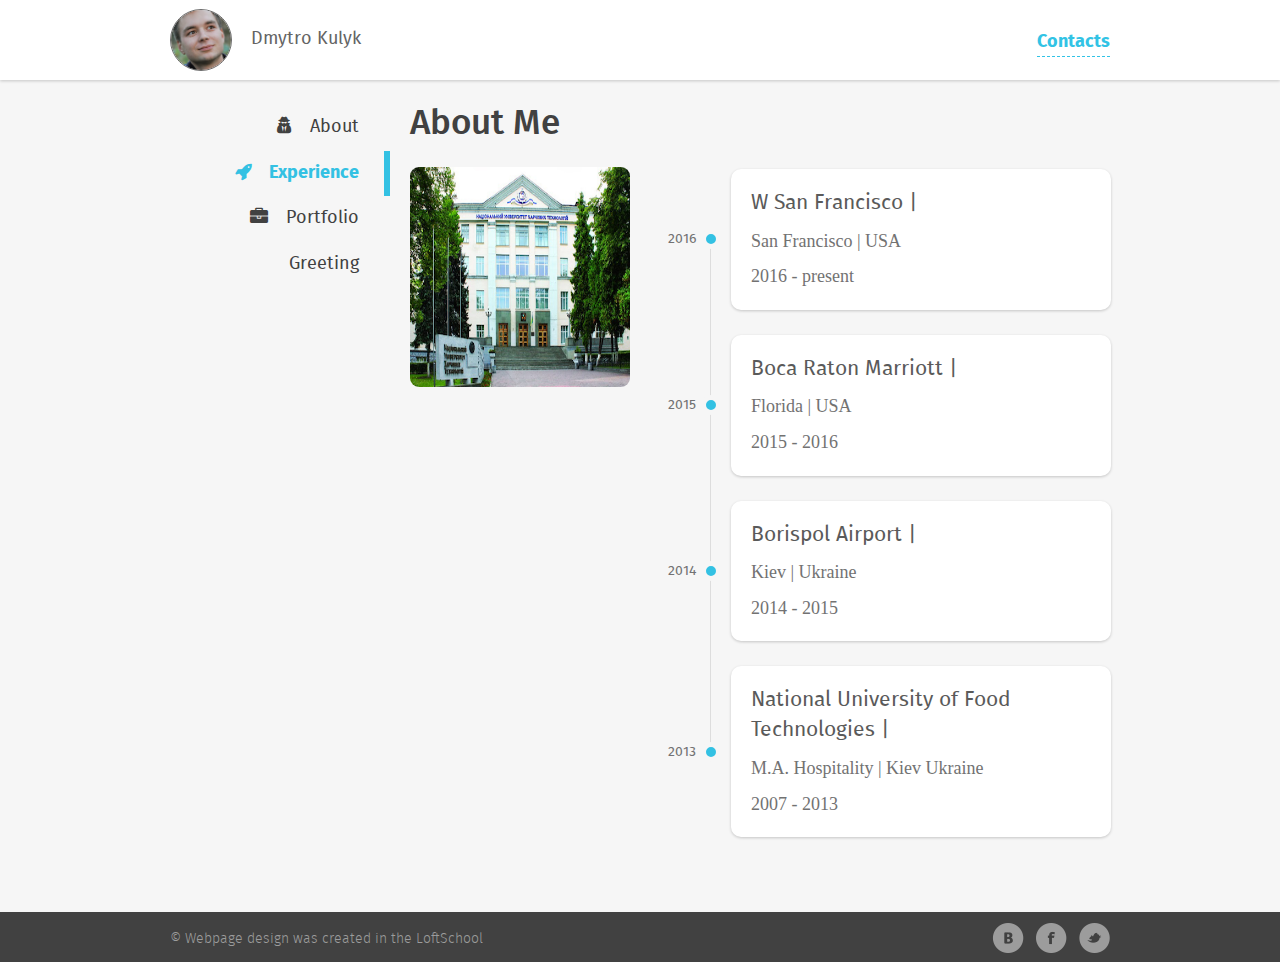
==== experience.html @ aa2588bf "PixelPerfect" ====
<!DOCTYPE html>
<html lang="en">
<head>
	<meta charset="UTF-8">
  <meta name="viewport" content="width=device-width, initial-scale=1.0">
	<title>Experience</title>

<link rel="stylesheet" href="css/content/normalize.css"> 
<link rel="stylesheet" href="css/layout/font-awesome.css">
<link rel="stylesheet" href="css/layout/fonts.css">
<link rel="stylesheet" type="text/css" href="css/layout/adjustment.css">

<link rel="stylesheet" href="css/content/header.css">
<link rel="stylesheet" href="css/content/footer.css">
<link rel="stylesheet" href="css/content/nav.css">
<link rel="stylesheet" href="css/content/experience.css">
<link rel="stylesheet" href="css/content/content.css">

</head>
<body>

<div class="wrapper">
  <div class="maincontainer">
    <header class="header clearfix">    
      <div class="container">
         <div class="header_left">
            <div class="user">
              <div class="user__avatar">
                <img class="user__avatar-pic" src="img/content/avatar1.jpg" alt="avatar" height="60" width="60">
              </div> 

              <div class="user_name">
               Dmytro Kulyk
              </div>
            </div> 
          </div>

          <div class="header_right">
            <div class="contacts_div">
              <a class="contacts" class="contacts" href="#">Contacts</a></div>
            </div>
      </div>  
    </header>

<!-- =====Main content====== -->

  <section class="content">
    <div class="container clearfix">

        <aside class="sidebar">
      <!-- =======Navigation Bar/ left side ======-->
         <nav class="menu">
            <ul class="menu_items">
  
              <li class="menu_item">
                <a href="index.html" class="menu_link">
                  <i class="fa fa-user-secret menu_icon" aria-hidden="true"></i>
                  <span class="menu-title">About</span>
                </a>
              </li>

              <li class="menu_item menu__item_active">
                <a href="experience.html" class="menu_link">
                  
                    <i class="fa fa-rocket menu_icon" aria-hidden="true"></i>
                  
                  <span class="menu-title">Experience</span>
                </a>
              </li>
              <li class="menu_item">
                <a href="portfolio.html" class="menu_link">     
                  <i class="fa fa-briefcase menu_icon" aria-hidden="true"></i>
                  <span class="menu-title">Portfolio</span>
                </a>
              </li>
              <li class="menu_item">
                <a href="greeting.html" class="menu_link">
                  <span class="menu_icon"></span>
                  <span class="menu-title">Greeting</span>
                </a>
              </li>
            </ul>
          </nav>  
        </aside>
         <!-- ====== MAIN Right Side ======  -->   
      <main class="page-content">

       <h1 class="content-title">About Me</h1>
        <div class="about_me clearfix">
        
<!--  University photo / left side -->
        		<div class="about_me-left">
              
              

              <div class="about-me_university-photo">
       			   <img src="img/content/university.png" alt="university" class="university_photo" height="220px" width="220px">
 				      </div>
            </div>  

 <!-- Work Experience/ Experiense / Text / right side -->
          <div class="about_me-right">
               
              
                <div class="career">
                  <ul class="career_list">
                  <li class="career_item">
                    <div class="career_block">
                      <div class="career_title">
                        W San Francisco |
                      </div>
                      <div class="career_occupation">
                        San  Francisco | USA
                      </div>
                      <div class="career_time">
                        2016 - present
                      </div>
                      <div class="career_year">
                        2016
                      </div>
                    </div>
                  </li>
                  <li class="career_item">
                  <div class="career_block">
                      <div class="career_title">
                        Boca Raton Marriott |
                      </div>
                      <div class="career_occupation">
                        Florida | USA
                      </div>
                      <div class="career_time">
                        2015 - 2016
                      </div>
                       <div class="career_year">
                        2015
                      </div>
                    </div>  
                  </li>
                  <li class="career_item">
                    <div class="career_block">
                      <div class="career_title">
                        Borispol Airport |  
                      </div>
                      <div class="career_occupation">
                        Kiev | Ukraine
                      </div>
                      <div class="career_time">
                        2014 - 2015
                      </div>
                       <div class="career_year">
                        2014
                      </div>
                    </div>
                  </li>
                  <li class="career_item">
                    <div class="career_block">
                      <div class="career_title">
                        National University of Food Technologies | 
                      </div>
                      <div class="career_occupation"> 
                        M.A. Hospitality | Kiev Ukraine
                      </div>
                      <div class="career_time">
                        2007 - 2013
                      </div>
                       <div class="career_year">
                        2013
                      </div>
                    </div>
                  </li>

                </ul>
              </div>       
         </div>
       </main>
      </div>
     </section>
 </div>
</div>
<!-- ========= Footer of the page =========== -->

<footer class="footer">

    <div class="container clearfix">
          <div class="footer_left">      
             <div class="copyright">
              &copy; Webpage design was created in the LoftSchool 
             </div>
          </div> 
         <div class="footer_right">
            <ul class="socials">
                <li class="social_item">
                  <a href="#" class="social_link social_link_vk"target="_blank"></a>
                </li>
                <li class="social_item">
                  <a href="#" class="social_link social_link_fb"target="_blank"></a>
                </li>
                <li class="social_item">
                  <a href="#" class="social_link social_link_li"target="_blank"></a>
                </li>   
            </ul>
         </div>
    </div>         
            
 </footer>




		

</body>
</html>
---- css/layout/fonts.css ----
@font-face {
    font-family: 'fira';
    src: url('../../fonts/firasans-light-webfont.woff2') format('woff2'),
         url('../../fonts/firasans-light-webfont.woff') format('woff');
    font-weight: 300;
    font-style: normal;
}
@font-face {
    font-family: 'fira';
    src: url('../../fonts/firasans-regular-webfont.woff2') format('woff2'),
         url('../../fonts/firasans-regular-webfont.woff') format('woff');
    font-weight: 400;
    font-style: normal;
}
@font-face {
    font-family: 'fira';
    src: url('../../fonts/firasans-medium-webfont.woff2') format('woff2'),
         url('../../fonts/firasans-medium-webfont.woff') format('woff');
    font-weight: 500;
    font-style: normal;

}
@font-face {
    font-family: 'fira';
    src: url('../../fonts/firasans-bold-webfont.woff2') format('woff2'),
         url('../../fonts/firasans-bold-webfont.woff') format('woff');
    font-weight: 600;
    font-style: normal;
}

@font-face {
  font-family: 'FontAwesome';
  src: url('../../fonts/fontawesome-webfont.eot?v=4.7.0');
  src: url('../../fonts/fontawesome-webfont.eot?#iefix&v=4.7.0') format('embedded-opentype'), url('../../fonts/fontawesome-webfont.woff2?v=4.7.0') format('woff2'), url('../../fonts/fontawesome-webfont.woff?v=4.7.0') format('woff'), url('../../fonts/fontawesome-webfont.ttf?v=4.7.0') format('truetype'), url('../../fonts/fontawesome-webfont.svg?v=4.7.0#fontawesomeregular') format('svg');
  font-weight: normal;
  font-style: normal;
}
---- css/layout/adjustment.css ----
html, body{
  width: 100%;
  height: 100%;
}

body{
  font-family: 'fira', Arial, sans-serif;
  font-size: 18px;
  line-height: 1.42;
  color: #646464;
  background: #f6f6f6;

}
.wrapper{
  min-height: 100%;
  overflow: hidden;
  position: relative;
  min-width: 960px;
}

.wrapper:after{
  content: "";
  height: 50px;
  display: block;
}
.header{
  height: 50px;
}

.footer{
  background: #414141;
  height: 50px;
  position: relative;
  min-width: 960px;
}

.maincontainer{
  padding-bottom: 50px;
}

.container{
  width: 960px;
  margin: 0 auto;
  max-width: 940px;
}

ul{
  padding: 0;
  margin: 0;
  list-style: none;
}



h1,h2,h3,h4,h5,h6{
  margin: 0;
  font-weight: normal;
}
.clearfix:after{
  content: "";
  display: block;
  clear: both;
}
---- css/content/header.css ----
.header{
  background-color: #fff;
  box-shadow: 0 1px 3px 0 rgba(0, 0, 0, .2);
  height: 80px;
  padding-bottom: 9px;
  margin-bottom: 25px;
  box-sizing: border-box;
}

.header_left, .header_right{
    float: left;
    width: 50%;
  }
.header_left{
   padding-top: 9px;
  }
.header_right{
  text-align: right;
  padding-top: 30px;
}  
  
.user__avatar{
	border: 1px solid #6c6c6c;
  border-radius: 50%;
  overflow: hidden;
  display: inline-block;
  vertical-align: middle;
}
.user__avatar-pic{
  display: block;
}

.user_name{	
    display: inline-block;
    margin-left: 14px;
    font-size: 18px;
    font-weight: 400;
    max-width: 235px;
    vertical-align: middle;
}

/*====Right Side===== */

.contacts_div{
  display: inline-block;
}

.contacts{
	color: #32c3e5;
	text-decoration: none;
	border-bottom: 1px dashed #32c3e5;
	font-weight: 600;
}


/* ==================
           Media Queries
            ================== */

@media (min-width: 769px){
   
  
  
}
---- css/content/footer.css ----
.footer{
	width: 100%;
	margin-top: -50px;
}

.footer_left, .footer_right{
	float: left;
	width: 50%;	
}

.copyright{
	color: #9c9c9c;
	font-weight: 300;
	font-size: 14px;
	padding-top: 18px;
}

.footer_right{
	text-align: right;
	padding-top: 10px;
}

.social_item{
	display: inline-block;
	vertical-align: middle;
	margin-left: 6px;
}
.social_link{
	width: 32px;	
	height: 32px;
	display: block;
	background: no-repeat center center;
}

.social_link_vk{
background-image: url('../../img/icons/vk.png');
}
.social_link_vk:hover{
background-image: url('../../img/icons/vk_hv.png');
}
.social_link_fb{
background-image: url('../../img/icons/fb.png');
}
.social_link_fb:hover{
background-image: url('../../img/icons/fb_hv.png');
}
.social_link_li{
background-image: url('../../img/icons/tw.png');
}
.social_link_li:hover{
background-image: url('../../img/icons/tw_hv.png');
}

/* ==================
           Media Queries
            ================== */
---- css/content/nav.css ----
.menu_link{
	display: block;
	padding: 10px 25px 10px 25px;
	text-align: right;
    text-decoration: none;
    color: #414141;
    border-right: 6px solid transparent;
}
.menu_link:hover{
	color: #33c1e3;
}

.menu_icon, .menu-title{
	display: inline-block;
	vertical-align: center;
}
.menu-title{
	margin-left: 13px;
}

.menu__item_active .menu_link{
	border-color: #33c1e3;
	font-weight: 600;
	color: #33c1e3;
}
---- css/content/experience.css ----
.about-me_university-photo{
	text-align: center;
	overflow: hidden;
	border-radius: 9px;
	margin-top: 4px;
}
.university_photo{
	display: block;
	max-width: 100%;
}
.career_list{
	margin-top: 0;
	list-style: none;
	text-align: right;
}
.career_block{
	border-radius: 10px;
	background-color: rgb(255,255,255);
	box-shadow: 0px 1px 3px 0px rgba(0, 0, 0, 0.2);
	width: 380px;
	padding: 20px;	
	display: inline-block;
	text-align: left;
	position: relative;
	margin-bottom: 25px;
	box-sizing: border-box;
}

.career_block:after,
.career_block:before{
	content: "";
	display: block;
	width: 1px;
	background: #dddddd;
	position: absolute;
	right: 100%;
	margin-right: 20px;
}
.career_item:first-child .career_block:before,
.career_item:last-child .career_block:after{
	display: none;
}
.career_block:before{
   top: 0;
   bottom: 50%;
}
.career_block:after{
  top: 50%;
  bottom: -25px;
}

.career_item:hover .career_block{
	background: #33c1e3;
}
.career_item:hover .career_ocucupation, .career_item:hover .career_time{
	color: #fff;
}
.career_item:hover .career_year{
	font-weight: 600;
	color: #94e0f2;
}
.career_item:hover .career_year:after{
	border-color: #94e0f2;
}
.career_title{
	font-size: 21px;
	color: #5a5a5a;
	margin-bottom: 10px;
}
.career_occupation, .career_time{
	font-family: fira_sanslight;
	color: #727272;
	margin-bottom: 10px;
}
.career_time{
	margin-bottom: 0;
}
.career_year{
	position: absolute;
	top: 50%;
	margin-top: -14px;
	right: 100%;
	margin-right: 35px;
	font-size: 14px;
	color: #727272;
	line-height: 28px;
	z-index: 10;
}
.career_year:after{
	content: "";
	display: block;
	width: 10px;
	height: 10px;
	border-radius: 50%;
	background: #33c1e3;
	position: absolute;
	right: -25px;
	top: 50%;
	margin-top: -10px;
	border: 5px solid #f6f6f6;
}


/* ------------------------
        Media Quary 
--------------------------*/
@media (min-width: 769px){

.about_me_career{
    margin-left: 20px;
  } 

 .about_me-left{ 
 	float: left;
 	width: 220px;
 	margin-right: 12px;
}
.about_me-right{
    float: left;
    width: 455px; 
    margin-top: 87px;   
}
.career_list{
	padding-left: 89px;
    margin-top: -81px;
}
---- css/content/content.css ----
.sidebar, .page-content{
	float: left;
}

.sidebar{
  width: 220px;
}

.page-content{
  margin-left: 20px;
  width: 700px;
}

.content-title{
	font-weight: 500;
	font-size: 35px;
	color: #414141;
	margin-bottom: 13px;
    margin-top: -5px;
}

.btn{
	padding: 7px 13px;
	border: 2px solid #e85f61;
	border-radius: 30px;
	font-size: 14px;
	font-weight: 600;
	color: #e85f61;
	text-decoration: none;
	display: inline-block;
	max-width: 150px;
}
.btn_text{
	margin-left: 8px;
}
.btn_icon, .btn_text{
	display: inline-block;
	vertical-align: middle;
}

.btn:hover{
 background: #e85f61;
 color: #fff;
}
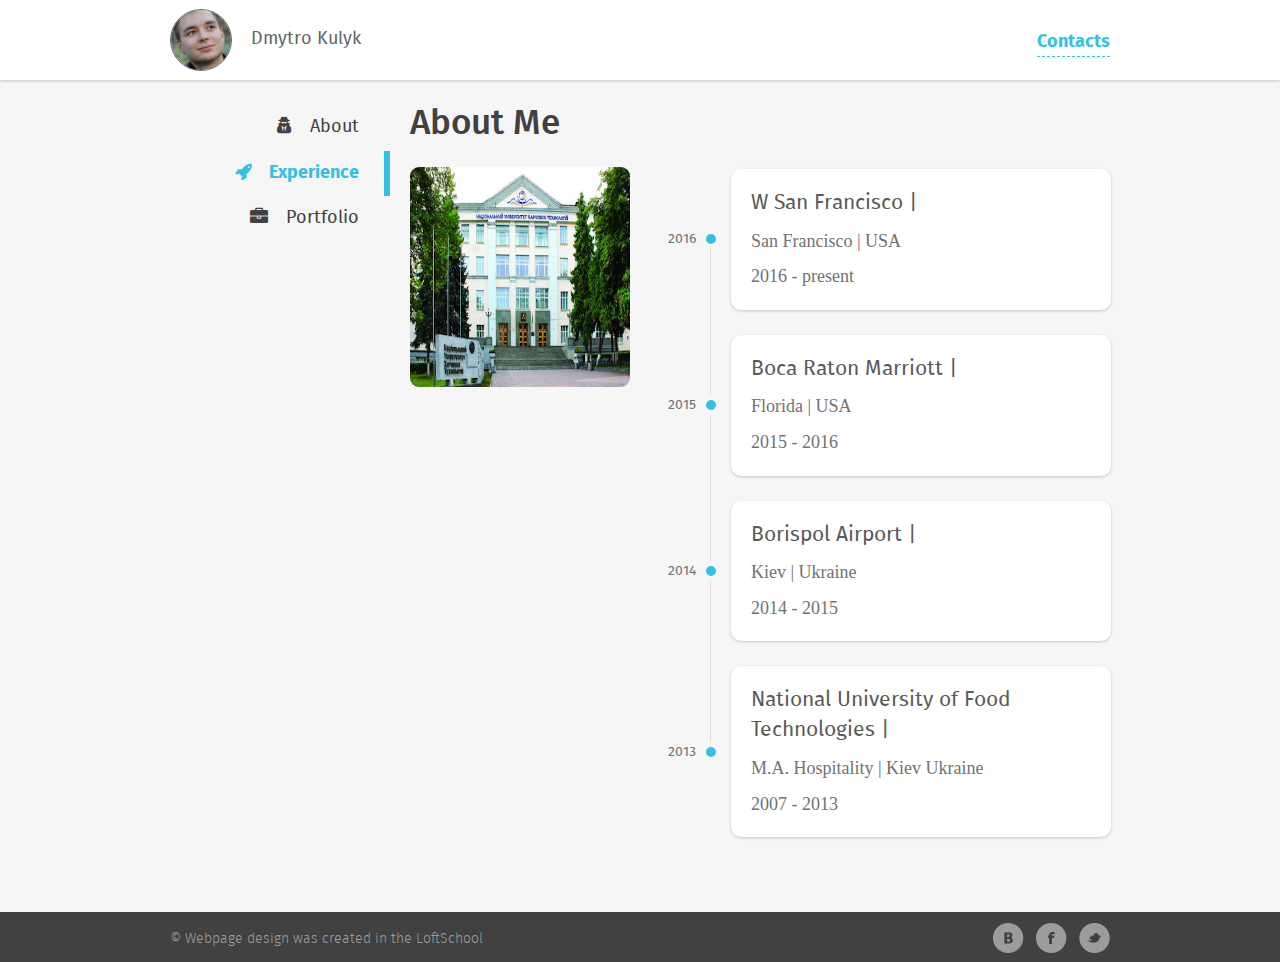
==== commit 9d600500: "media" ====
--- a/experience.html
+++ b/experience.html
@@ -15,6 +15,7 @@
 <link rel="stylesheet" href="css/content/nav.css">
 <link rel="stylesheet" href="css/content/experience.css">
 <link rel="stylesheet" href="css/content/content.css">
+<link rel="stylesheet" href="css/main.css">
 
 </head>
 <body>
@@ -37,8 +38,12 @@
 
           <div class="header_right">
             <div class="contacts_div">
-              <a class="contacts" class="contacts" href="#">Contacts</a></div>
+              <a class="contacts" class="contacts" href="#">Contacts</a>
+              <span class="contact_icon-span">
+                <i class="fa fa-phone fa-3x contact_icon" aria-hidden="true"></i>
+              </span>
             </div>
+          </div>  
       </div>  
     </header>
 
@@ -73,12 +78,12 @@
                   <span class="menu-title">Portfolio</span>
                 </a>
               </li>
-              <li class="menu_item">
+              <!-- <li class="menu_item">
                 <a href="greeting.html" class="menu_link">
                   <span class="menu_icon"></span>
                   <span class="menu-title">Greeting</span>
                 </a>
-              </li>
+              </li> -->
             </ul>
           </nav>  
         </aside>
@@ -90,9 +95,6 @@
         
 <!--  University photo / left side -->
         		<div class="about_me-left">
-              
-              
-
               <div class="about-me_university-photo">
        			   <img src="img/content/university.png" alt="university" class="university_photo" height="220px" width="220px">
  				      </div>
--- a/css/layout/adjustment.css
+++ b/css/layout/adjustment.css
@@ -60,4 +60,6 @@
   content: "";
   display: block;
   clear: both;
-}+}
+
+
--- a/css/content/header.css
+++ b/css/content/header.css
@@ -51,17 +51,12 @@
 	border-bottom: 1px dashed #32c3e5;
 	font-weight: 600;
 }
+.contact_icon-span{
+  display: none;
+}
 
 
-/* ==================
-           Media Queries
-            ================== */
-
-@media (min-width: 769px){
-   
-  
-  
-}
+      
 
 
 
--- a/css/content/experience.css
+++ b/css/content/experience.css
@@ -4,10 +4,18 @@
 	overflow: hidden;
 	border-radius: 9px;
 	margin-top: 4px;
+	position:relative;
+    z-index:1;
 }
 .university_photo{
 	display: block;
 	max-width: 100%;
+	-webkit-transition:all .5s ease;
+            transition:all .5s ease; 
+}
+.about-me_university-photo:hover .university_photo{
+  -webkit-transform:scale(1.1);
+  transform:scale(1.1);
 }
 .career_list{
 	margin-top: 0;
@@ -53,7 +61,8 @@
 .career_item:hover .career_block{
 	background: #33c1e3;
 }
-.career_item:hover .career_ocucupation, .career_item:hover .career_time{
+.career_item:hover .career_occupation, .career_item:hover .career_time,
+.career_item:hover .career_title{
 	color: #fff;
 }
 .career_item:hover .career_year{
--- a/css/main.css
+++ b/css/main.css
@@ -0,0 +1,4 @@
+@import url(media/desktop.scss);
+@import url(media/laptop.scss);
+@import url(media/phones.scss);
+@import url(media/tablets.scss);
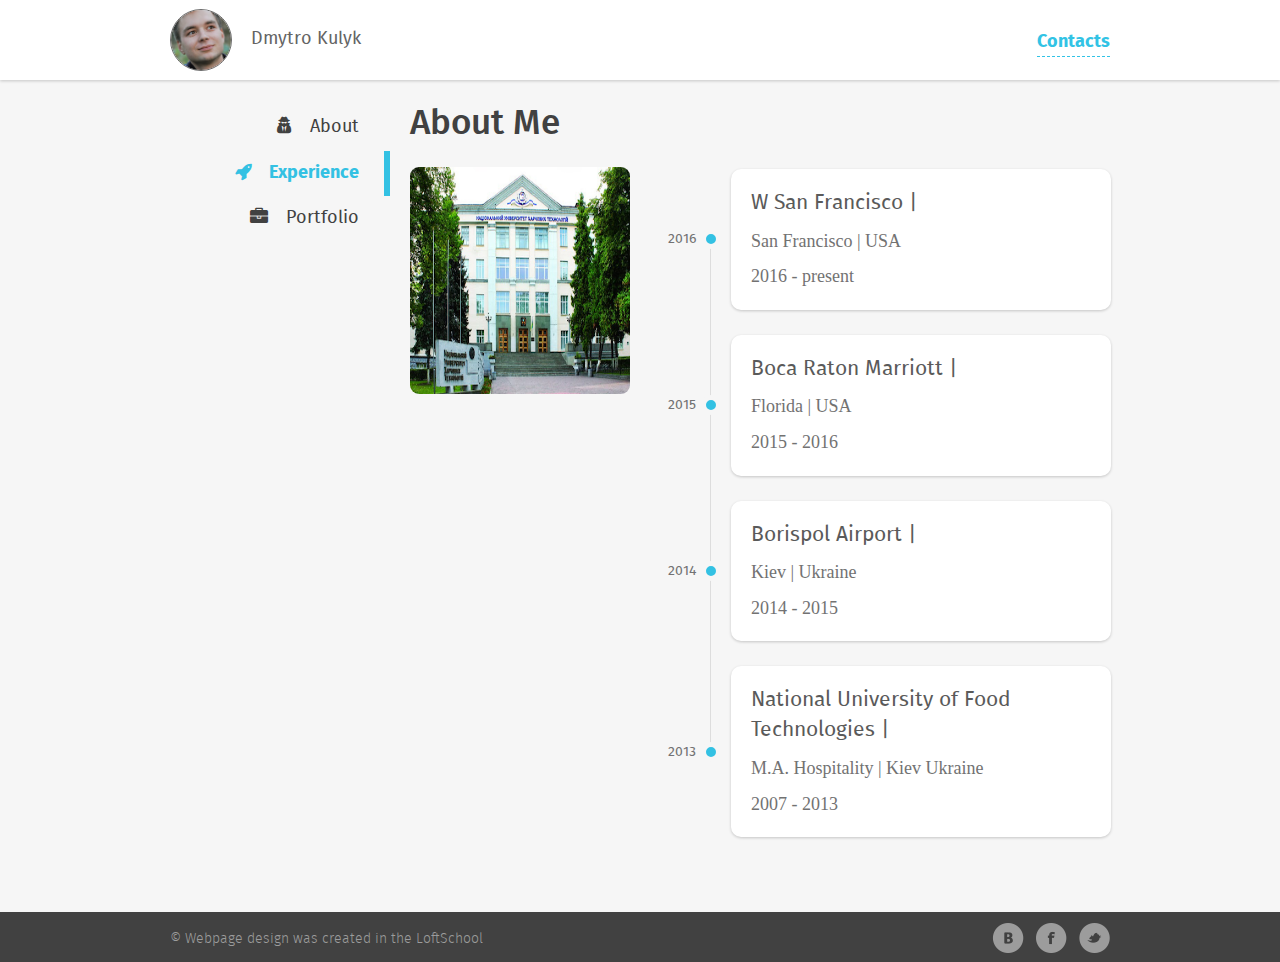
==== commit c186ef8a: "responsive" ====
--- a/experience.html
+++ b/experience.html
@@ -5,16 +5,7 @@
   <meta name="viewport" content="width=device-width, initial-scale=1.0">
 	<title>Experience</title>
 
-<link rel="stylesheet" href="css/content/normalize.css"> 
-<link rel="stylesheet" href="css/layout/font-awesome.css">
-<link rel="stylesheet" href="css/layout/fonts.css">
-<link rel="stylesheet" type="text/css" href="css/layout/adjustment.css">
-
-<link rel="stylesheet" href="css/content/header.css">
-<link rel="stylesheet" href="css/content/footer.css">
-<link rel="stylesheet" href="css/content/nav.css">
-<link rel="stylesheet" href="css/content/experience.css">
-<link rel="stylesheet" href="css/content/content.css">
+
 <link rel="stylesheet" href="css/main.css">
 
 </head>
@@ -40,7 +31,7 @@
             <div class="contacts_div">
               <a class="contacts" class="contacts" href="#">Contacts</a>
               <span class="contact_icon-span">
-                <i class="fa fa-phone fa-3x contact_icon" aria-hidden="true"></i>
+                <i class="fa fa-phone fa-2x contact_icon" aria-hidden="true"></i>
               </span>
             </div>
           </div>  
@@ -52,7 +43,7 @@
   <section class="content">
     <div class="container clearfix">
 
-        <aside class="sidebar">
+        <aside class="sidebar experience_sidebar">
       <!-- =======Navigation Bar/ left side ======-->
          <nav class="menu">
             <ul class="menu_items">
@@ -69,7 +60,7 @@
                   
                     <i class="fa fa-rocket menu_icon" aria-hidden="true"></i>
                   
-                  <span class="menu-title">Experience</span>
+                  <span class="menu-title" >Experience</span>
                 </a>
               </li>
               <li class="menu_item">
@@ -90,13 +81,13 @@
          <!-- ====== MAIN Right Side ======  -->   
       <main class="page-content">
 
-       <h1 class="content-title">About Me</h1>
+       <h1 class="content-title experience_title">About Me</h1>
         <div class="about_me clearfix">
         
 <!--  University photo / left side -->
         		<div class="about_me-left">
               <div class="about-me_university-photo">
-       			   <img src="img/content/university.png" alt="university" class="university_photo" height="220px" width="220px">
+       			   <img src="img/content/university.png" alt="university" class="university_photo">
  				      </div>
             </div>  
 
--- a/css/main.css
+++ b/css/main.css
@@ -1,4 +1,3635 @@
-@import url(media/desktop.scss);
-@import url(media/laptop.scss);
-@import url(media/phones.scss);
-@import url(media/tablets.scss);
+html, body {
+  width: 100%;
+  height: 100%; }
+
+body {
+  font-family: 'fira', Arial, sans-serif;
+  font-size: 18px;
+  line-height: 1.42;
+  color: #646464;
+  background: #f6f6f6; }
+
+.wrapper {
+  min-height: 100%;
+  overflow: hidden;
+  position: relative; }
+
+.wrapper:after {
+  content: "";
+  height: 50px;
+  display: block; }
+
+.header {
+  height: 50px; }
+
+.footer {
+  background: #414141;
+  height: 50px;
+  position: relative; }
+
+.maincontainer {
+  padding-bottom: 50px; }
+
+.container {
+  margin: 0 auto;
+  max-width: 940px; }
+
+ul {
+  padding: 0;
+  margin: 0;
+  list-style: none; }
+
+h1, h2, h3, h4, h5, h6 {
+  margin: 0;
+  font-weight: normal; }
+
+.clearfix:after {
+  content: "";
+  display: block;
+  clear: both; }
+
+/*!
+ *  Font Awesome 4.7.0 by @davegandy - http://fontawesome.io - @fontawesome
+ *  License - http://fontawesome.io/license (Font: SIL OFL 1.1, CSS: MIT License)
+ */
+/* FONT PATH
+ * -------------------------- */
+.fa {
+  display: inline-block;
+  font: normal normal normal 14px/1 FontAwesome;
+  font-size: inherit;
+  text-rendering: auto;
+  -webkit-font-smoothing: antialiased;
+  -moz-osx-font-smoothing: grayscale; }
+
+/* makes the font 33% larger relative to the icon container */
+.fa-lg {
+  font-size: 1.33333333em;
+  line-height: 0.75em;
+  vertical-align: -15%; }
+
+.fa-2x {
+  font-size: 2em; }
+
+.fa-3x {
+  font-size: 3em; }
+
+.fa-4x {
+  font-size: 4em; }
+
+.fa-5x {
+  font-size: 5em; }
+
+.fa-fw {
+  width: 1.28571429em;
+  text-align: center; }
+
+.fa-ul {
+  padding-left: 0;
+  margin-left: 2.14285714em;
+  list-style-type: none; }
+
+.fa-ul > li {
+  position: relative; }
+
+.fa-li {
+  position: absolute;
+  left: -2.14285714em;
+  width: 2.14285714em;
+  top: 0.14285714em;
+  text-align: center; }
+
+.fa-li.fa-lg {
+  left: -1.85714286em; }
+
+.fa-border {
+  padding: .2em .25em .15em;
+  border: solid 0.08em #eeeeee;
+  border-radius: .1em; }
+
+.fa-pull-left {
+  float: left; }
+
+.fa-pull-right {
+  float: right; }
+
+.fa.fa-pull-left {
+  margin-right: .3em; }
+
+.fa.fa-pull-right {
+  margin-left: .3em; }
+
+/* Deprecated as of 4.4.0 */
+.pull-right {
+  float: right; }
+
+.pull-left {
+  float: left; }
+
+.fa.pull-left {
+  margin-right: .3em; }
+
+.fa.pull-right {
+  margin-left: .3em; }
+
+.fa-spin {
+  -webkit-animation: fa-spin 2s infinite linear;
+  animation: fa-spin 2s infinite linear; }
+
+.fa-pulse {
+  -webkit-animation: fa-spin 1s infinite steps(8);
+  animation: fa-spin 1s infinite steps(8); }
+
+@-webkit-keyframes fa-spin {
+  0% {
+    -webkit-transform: rotate(0deg);
+    transform: rotate(0deg); }
+  100% {
+    -webkit-transform: rotate(359deg);
+    transform: rotate(359deg); } }
+
+@keyframes fa-spin {
+  0% {
+    -webkit-transform: rotate(0deg);
+    transform: rotate(0deg); }
+  100% {
+    -webkit-transform: rotate(359deg);
+    transform: rotate(359deg); } }
+
+.fa-rotate-90 {
+  -ms-filter: "progid:DXImageTransform.Microsoft.BasicImage(rotation=1)";
+  -webkit-transform: rotate(90deg);
+  -ms-transform: rotate(90deg);
+  transform: rotate(90deg); }
+
+.fa-rotate-180 {
+  -ms-filter: "progid:DXImageTransform.Microsoft.BasicImage(rotation=2)";
+  -webkit-transform: rotate(180deg);
+  -ms-transform: rotate(180deg);
+  transform: rotate(180deg); }
+
+.fa-rotate-270 {
+  -ms-filter: "progid:DXImageTransform.Microsoft.BasicImage(rotation=3)";
+  -webkit-transform: rotate(270deg);
+  -ms-transform: rotate(270deg);
+  transform: rotate(270deg); }
+
+.fa-flip-horizontal {
+  -ms-filter: "progid:DXImageTransform.Microsoft.BasicImage(rotation=0, mirror=1)";
+  -webkit-transform: scale(-1, 1);
+  -ms-transform: scale(-1, 1);
+  transform: scale(-1, 1); }
+
+.fa-flip-vertical {
+  -ms-filter: "progid:DXImageTransform.Microsoft.BasicImage(rotation=2, mirror=1)";
+  -webkit-transform: scale(1, -1);
+  -ms-transform: scale(1, -1);
+  transform: scale(1, -1); }
+
+:root .fa-rotate-90,
+:root .fa-rotate-180,
+:root .fa-rotate-270,
+:root .fa-flip-horizontal,
+:root .fa-flip-vertical {
+  -webkit-filter: none;
+  filter: none; }
+
+.fa-stack {
+  position: relative;
+  display: inline-block;
+  width: 2em;
+  height: 2em;
+  line-height: 2em;
+  vertical-align: middle; }
+
+.fa-stack-1x,
+.fa-stack-2x {
+  position: absolute;
+  left: 0;
+  width: 100%;
+  text-align: center; }
+
+.fa-stack-1x {
+  line-height: inherit; }
+
+.fa-stack-2x {
+  font-size: 2em; }
+
+.fa-inverse {
+  color: #ffffff; }
+
+/* Font Awesome uses the Unicode Private Use Area (PUA) to ensure screen
+   readers do not read off random characters that represent icons */
+.fa-glass:before {
+  content: "\f000"; }
+
+.fa-music:before {
+  content: "\f001"; }
+
+.fa-search:before {
+  content: "\f002"; }
+
+.fa-envelope-o:before {
+  content: "\f003"; }
+
+.fa-heart:before {
+  content: "\f004"; }
+
+.fa-star:before {
+  content: "\f005"; }
+
+.fa-star-o:before {
+  content: "\f006"; }
+
+.fa-user:before {
+  content: "\f007"; }
+
+.fa-film:before {
+  content: "\f008"; }
+
+.fa-th-large:before {
+  content: "\f009"; }
+
+.fa-th:before {
+  content: "\f00a"; }
+
+.fa-th-list:before {
+  content: "\f00b"; }
+
+.fa-check:before {
+  content: "\f00c"; }
+
+.fa-remove:before,
+.fa-close:before,
+.fa-times:before {
+  content: "\f00d"; }
+
+.fa-search-plus:before {
+  content: "\f00e"; }
+
+.fa-search-minus:before {
+  content: "\f010"; }
+
+.fa-power-off:before {
+  content: "\f011"; }
+
+.fa-signal:before {
+  content: "\f012"; }
+
+.fa-gear:before,
+.fa-cog:before {
+  content: "\f013"; }
+
+.fa-trash-o:before {
+  content: "\f014"; }
+
+.fa-home:before {
+  content: "\f015"; }
+
+.fa-file-o:before {
+  content: "\f016"; }
+
+.fa-clock-o:before {
+  content: "\f017"; }
+
+.fa-road:before {
+  content: "\f018"; }
+
+.fa-download:before {
+  content: "\f019"; }
+
+.fa-arrow-circle-o-down:before {
+  content: "\f01a"; }
+
+.fa-arrow-circle-o-up:before {
+  content: "\f01b"; }
+
+.fa-inbox:before {
+  content: "\f01c"; }
+
+.fa-play-circle-o:before {
+  content: "\f01d"; }
+
+.fa-rotate-right:before,
+.fa-repeat:before {
+  content: "\f01e"; }
+
+.fa-refresh:before {
+  content: "\f021"; }
+
+.fa-list-alt:before {
+  content: "\f022"; }
+
+.fa-lock:before {
+  content: "\f023"; }
+
+.fa-flag:before {
+  content: "\f024"; }
+
+.fa-headphones:before {
+  content: "\f025"; }
+
+.fa-volume-off:before {
+  content: "\f026"; }
+
+.fa-volume-down:before {
+  content: "\f027"; }
+
+.fa-volume-up:before {
+  content: "\f028"; }
+
+.fa-qrcode:before {
+  content: "\f029"; }
+
+.fa-barcode:before {
+  content: "\f02a"; }
+
+.fa-tag:before {
+  content: "\f02b"; }
+
+.fa-tags:before {
+  content: "\f02c"; }
+
+.fa-book:before {
+  content: "\f02d"; }
+
+.fa-bookmark:before {
+  content: "\f02e"; }
+
+.fa-print:before {
+  content: "\f02f"; }
+
+.fa-camera:before {
+  content: "\f030"; }
+
+.fa-font:before {
+  content: "\f031"; }
+
+.fa-bold:before {
+  content: "\f032"; }
+
+.fa-italic:before {
+  content: "\f033"; }
+
+.fa-text-height:before {
+  content: "\f034"; }
+
+.fa-text-width:before {
+  content: "\f035"; }
+
+.fa-align-left:before {
+  content: "\f036"; }
+
+.fa-align-center:before {
+  content: "\f037"; }
+
+.fa-align-right:before {
+  content: "\f038"; }
+
+.fa-align-justify:before {
+  content: "\f039"; }
+
+.fa-list:before {
+  content: "\f03a"; }
+
+.fa-dedent:before,
+.fa-outdent:before {
+  content: "\f03b"; }
+
+.fa-indent:before {
+  content: "\f03c"; }
+
+.fa-video-camera:before {
+  content: "\f03d"; }
+
+.fa-photo:before,
+.fa-image:before,
+.fa-picture-o:before {
+  content: "\f03e"; }
+
+.fa-pencil:before {
+  content: "\f040"; }
+
+.fa-map-marker:before {
+  content: "\f041"; }
+
+.fa-adjust:before {
+  content: "\f042"; }
+
+.fa-tint:before {
+  content: "\f043"; }
+
+.fa-edit:before,
+.fa-pencil-square-o:before {
+  content: "\f044"; }
+
+.fa-share-square-o:before {
+  content: "\f045"; }
+
+.fa-check-square-o:before {
+  content: "\f046"; }
+
+.fa-arrows:before {
+  content: "\f047"; }
+
+.fa-step-backward:before {
+  content: "\f048"; }
+
+.fa-fast-backward:before {
+  content: "\f049"; }
+
+.fa-backward:before {
+  content: "\f04a"; }
+
+.fa-play:before {
+  content: "\f04b"; }
+
+.fa-pause:before {
+  content: "\f04c"; }
+
+.fa-stop:before {
+  content: "\f04d"; }
+
+.fa-forward:before {
+  content: "\f04e"; }
+
+.fa-fast-forward:before {
+  content: "\f050"; }
+
+.fa-step-forward:before {
+  content: "\f051"; }
+
+.fa-eject:before {
+  content: "\f052"; }
+
+.fa-chevron-left:before {
+  content: "\f053"; }
+
+.fa-chevron-right:before {
+  content: "\f054"; }
+
+.fa-plus-circle:before {
+  content: "\f055"; }
+
+.fa-minus-circle:before {
+  content: "\f056"; }
+
+.fa-times-circle:before {
+  content: "\f057"; }
+
+.fa-check-circle:before {
+  content: "\f058"; }
+
+.fa-question-circle:before {
+  content: "\f059"; }
+
+.fa-info-circle:before {
+  content: "\f05a"; }
+
+.fa-crosshairs:before {
+  content: "\f05b"; }
+
+.fa-times-circle-o:before {
+  content: "\f05c"; }
+
+.fa-check-circle-o:before {
+  content: "\f05d"; }
+
+.fa-ban:before {
+  content: "\f05e"; }
+
+.fa-arrow-left:before {
+  content: "\f060"; }
+
+.fa-arrow-right:before {
+  content: "\f061"; }
+
+.fa-arrow-up:before {
+  content: "\f062"; }
+
+.fa-arrow-down:before {
+  content: "\f063"; }
+
+.fa-mail-forward:before,
+.fa-share:before {
+  content: "\f064"; }
+
+.fa-expand:before {
+  content: "\f065"; }
+
+.fa-compress:before {
+  content: "\f066"; }
+
+.fa-plus:before {
+  content: "\f067"; }
+
+.fa-minus:before {
+  content: "\f068"; }
+
+.fa-asterisk:before {
+  content: "\f069"; }
+
+.fa-exclamation-circle:before {
+  content: "\f06a"; }
+
+.fa-gift:before {
+  content: "\f06b"; }
+
+.fa-leaf:before {
+  content: "\f06c"; }
+
+.fa-fire:before {
+  content: "\f06d"; }
+
+.fa-eye:before {
+  content: "\f06e"; }
+
+.fa-eye-slash:before {
+  content: "\f070"; }
+
+.fa-warning:before,
+.fa-exclamation-triangle:before {
+  content: "\f071"; }
+
+.fa-plane:before {
+  content: "\f072"; }
+
+.fa-calendar:before {
+  content: "\f073"; }
+
+.fa-random:before {
+  content: "\f074"; }
+
+.fa-comment:before {
+  content: "\f075"; }
+
+.fa-magnet:before {
+  content: "\f076"; }
+
+.fa-chevron-up:before {
+  content: "\f077"; }
+
+.fa-chevron-down:before {
+  content: "\f078"; }
+
+.fa-retweet:before {
+  content: "\f079"; }
+
+.fa-shopping-cart:before {
+  content: "\f07a"; }
+
+.fa-folder:before {
+  content: "\f07b"; }
+
+.fa-folder-open:before {
+  content: "\f07c"; }
+
+.fa-arrows-v:before {
+  content: "\f07d"; }
+
+.fa-arrows-h:before {
+  content: "\f07e"; }
+
+.fa-bar-chart-o:before,
+.fa-bar-chart:before {
+  content: "\f080"; }
+
+.fa-twitter-square:before {
+  content: "\f081"; }
+
+.fa-facebook-square:before {
+  content: "\f082"; }
+
+.fa-camera-retro:before {
+  content: "\f083"; }
+
+.fa-key:before {
+  content: "\f084"; }
+
+.fa-gears:before,
+.fa-cogs:before {
+  content: "\f085"; }
+
+.fa-comments:before {
+  content: "\f086"; }
+
+.fa-thumbs-o-up:before {
+  content: "\f087"; }
+
+.fa-thumbs-o-down:before {
+  content: "\f088"; }
+
+.fa-star-half:before {
+  content: "\f089"; }
+
+.fa-heart-o:before {
+  content: "\f08a"; }
+
+.fa-sign-out:before {
+  content: "\f08b"; }
+
+.fa-linkedin-square:before {
+  content: "\f08c"; }
+
+.fa-thumb-tack:before {
+  content: "\f08d"; }
+
+.fa-external-link:before {
+  content: "\f08e"; }
+
+.fa-sign-in:before {
+  content: "\f090"; }
+
+.fa-trophy:before {
+  content: "\f091"; }
+
+.fa-github-square:before {
+  content: "\f092"; }
+
+.fa-upload:before {
+  content: "\f093"; }
+
+.fa-lemon-o:before {
+  content: "\f094"; }
+
+.fa-phone:before {
+  content: "\f095"; }
+
+.fa-square-o:before {
+  content: "\f096"; }
+
+.fa-bookmark-o:before {
+  content: "\f097"; }
+
+.fa-phone-square:before {
+  content: "\f098"; }
+
+.fa-twitter:before {
+  content: "\f099"; }
+
+.fa-facebook-f:before,
+.fa-facebook:before {
+  content: "\f09a"; }
+
+.fa-github:before {
+  content: "\f09b"; }
+
+.fa-unlock:before {
+  content: "\f09c"; }
+
+.fa-credit-card:before {
+  content: "\f09d"; }
+
+.fa-feed:before,
+.fa-rss:before {
+  content: "\f09e"; }
+
+.fa-hdd-o:before {
+  content: "\f0a0"; }
+
+.fa-bullhorn:before {
+  content: "\f0a1"; }
+
+.fa-bell:before {
+  content: "\f0f3"; }
+
+.fa-certificate:before {
+  content: "\f0a3"; }
+
+.fa-hand-o-right:before {
+  content: "\f0a4"; }
+
+.fa-hand-o-left:before {
+  content: "\f0a5"; }
+
+.fa-hand-o-up:before {
+  content: "\f0a6"; }
+
+.fa-hand-o-down:before {
+  content: "\f0a7"; }
+
+.fa-arrow-circle-left:before {
+  content: "\f0a8"; }
+
+.fa-arrow-circle-right:before {
+  content: "\f0a9"; }
+
+.fa-arrow-circle-up:before {
+  content: "\f0aa"; }
+
+.fa-arrow-circle-down:before {
+  content: "\f0ab"; }
+
+.fa-globe:before {
+  content: "\f0ac"; }
+
+.fa-wrench:before {
+  content: "\f0ad"; }
+
+.fa-tasks:before {
+  content: "\f0ae"; }
+
+.fa-filter:before {
+  content: "\f0b0"; }
+
+.fa-briefcase:before {
+  content: "\f0b1"; }
+
+.fa-arrows-alt:before {
+  content: "\f0b2"; }
+
+.fa-group:before,
+.fa-users:before {
+  content: "\f0c0"; }
+
+.fa-chain:before,
+.fa-link:before {
+  content: "\f0c1"; }
+
+.fa-cloud:before {
+  content: "\f0c2"; }
+
+.fa-flask:before {
+  content: "\f0c3"; }
+
+.fa-cut:before,
+.fa-scissors:before {
+  content: "\f0c4"; }
+
+.fa-copy:before,
+.fa-files-o:before {
+  content: "\f0c5"; }
+
+.fa-paperclip:before {
+  content: "\f0c6"; }
+
+.fa-save:before,
+.fa-floppy-o:before {
+  content: "\f0c7"; }
+
+.fa-square:before {
+  content: "\f0c8"; }
+
+.fa-navicon:before,
+.fa-reorder:before,
+.fa-bars:before {
+  content: "\f0c9"; }
+
+.fa-list-ul:before {
+  content: "\f0ca"; }
+
+.fa-list-ol:before {
+  content: "\f0cb"; }
+
+.fa-strikethrough:before {
+  content: "\f0cc"; }
+
+.fa-underline:before {
+  content: "\f0cd"; }
+
+.fa-table:before {
+  content: "\f0ce"; }
+
+.fa-magic:before {
+  content: "\f0d0"; }
+
+.fa-truck:before {
+  content: "\f0d1"; }
+
+.fa-pinterest:before {
+  content: "\f0d2"; }
+
+.fa-pinterest-square:before {
+  content: "\f0d3"; }
+
+.fa-google-plus-square:before {
+  content: "\f0d4"; }
+
+.fa-google-plus:before {
+  content: "\f0d5"; }
+
+.fa-money:before {
+  content: "\f0d6"; }
+
+.fa-caret-down:before {
+  content: "\f0d7"; }
+
+.fa-caret-up:before {
+  content: "\f0d8"; }
+
+.fa-caret-left:before {
+  content: "\f0d9"; }
+
+.fa-caret-right:before {
+  content: "\f0da"; }
+
+.fa-columns:before {
+  content: "\f0db"; }
+
+.fa-unsorted:before,
+.fa-sort:before {
+  content: "\f0dc"; }
+
+.fa-sort-down:before,
+.fa-sort-desc:before {
+  content: "\f0dd"; }
+
+.fa-sort-up:before,
+.fa-sort-asc:before {
+  content: "\f0de"; }
+
+.fa-envelope:before {
+  content: "\f0e0"; }
+
+.fa-linkedin:before {
+  content: "\f0e1"; }
+
+.fa-rotate-left:before,
+.fa-undo:before {
+  content: "\f0e2"; }
+
+.fa-legal:before,
+.fa-gavel:before {
+  content: "\f0e3"; }
+
+.fa-dashboard:before,
+.fa-tachometer:before {
+  content: "\f0e4"; }
+
+.fa-comment-o:before {
+  content: "\f0e5"; }
+
+.fa-comments-o:before {
+  content: "\f0e6"; }
+
+.fa-flash:before,
+.fa-bolt:before {
+  content: "\f0e7"; }
+
+.fa-sitemap:before {
+  content: "\f0e8"; }
+
+.fa-umbrella:before {
+  content: "\f0e9"; }
+
+.fa-paste:before,
+.fa-clipboard:before {
+  content: "\f0ea"; }
+
+.fa-lightbulb-o:before {
+  content: "\f0eb"; }
+
+.fa-exchange:before {
+  content: "\f0ec"; }
+
+.fa-cloud-download:before {
+  content: "\f0ed"; }
+
+.fa-cloud-upload:before {
+  content: "\f0ee"; }
+
+.fa-user-md:before {
+  content: "\f0f0"; }
+
+.fa-stethoscope:before {
+  content: "\f0f1"; }
+
+.fa-suitcase:before {
+  content: "\f0f2"; }
+
+.fa-bell-o:before {
+  content: "\f0a2"; }
+
+.fa-coffee:before {
+  content: "\f0f4"; }
+
+.fa-cutlery:before {
+  content: "\f0f5"; }
+
+.fa-file-text-o:before {
+  content: "\f0f6"; }
+
+.fa-building-o:before {
+  content: "\f0f7"; }
+
+.fa-hospital-o:before {
+  content: "\f0f8"; }
+
+.fa-ambulance:before {
+  content: "\f0f9"; }
+
+.fa-medkit:before {
+  content: "\f0fa"; }
+
+.fa-fighter-jet:before {
+  content: "\f0fb"; }
+
+.fa-beer:before {
+  content: "\f0fc"; }
+
+.fa-h-square:before {
+  content: "\f0fd"; }
+
+.fa-plus-square:before {
+  content: "\f0fe"; }
+
+.fa-angle-double-left:before {
+  content: "\f100"; }
+
+.fa-angle-double-right:before {
+  content: "\f101"; }
+
+.fa-angle-double-up:before {
+  content: "\f102"; }
+
+.fa-angle-double-down:before {
+  content: "\f103"; }
+
+.fa-angle-left:before {
+  content: "\f104"; }
+
+.fa-angle-right:before {
+  content: "\f105"; }
+
+.fa-angle-up:before {
+  content: "\f106"; }
+
+.fa-angle-down:before {
+  content: "\f107"; }
+
+.fa-desktop:before {
+  content: "\f108"; }
+
+.fa-laptop:before {
+  content: "\f109"; }
+
+.fa-tablet:before {
+  content: "\f10a"; }
+
+.fa-mobile-phone:before,
+.fa-mobile:before {
+  content: "\f10b"; }
+
+.fa-circle-o:before {
+  content: "\f10c"; }
+
+.fa-quote-left:before {
+  content: "\f10d"; }
+
+.fa-quote-right:before {
+  content: "\f10e"; }
+
+.fa-spinner:before {
+  content: "\f110"; }
+
+.fa-circle:before {
+  content: "\f111"; }
+
+.fa-mail-reply:before,
+.fa-reply:before {
+  content: "\f112"; }
+
+.fa-github-alt:before {
+  content: "\f113"; }
+
+.fa-folder-o:before {
+  content: "\f114"; }
+
+.fa-folder-open-o:before {
+  content: "\f115"; }
+
+.fa-smile-o:before {
+  content: "\f118"; }
+
+.fa-frown-o:before {
+  content: "\f119"; }
+
+.fa-meh-o:before {
+  content: "\f11a"; }
+
+.fa-gamepad:before {
+  content: "\f11b"; }
+
+.fa-keyboard-o:before {
+  content: "\f11c"; }
+
+.fa-flag-o:before {
+  content: "\f11d"; }
+
+.fa-flag-checkered:before {
+  content: "\f11e"; }
+
+.fa-terminal:before {
+  content: "\f120"; }
+
+.fa-code:before {
+  content: "\f121"; }
+
+.fa-mail-reply-all:before,
+.fa-reply-all:before {
+  content: "\f122"; }
+
+.fa-star-half-empty:before,
+.fa-star-half-full:before,
+.fa-star-half-o:before {
+  content: "\f123"; }
+
+.fa-location-arrow:before {
+  content: "\f124"; }
+
+.fa-crop:before {
+  content: "\f125"; }
+
+.fa-code-fork:before {
+  content: "\f126"; }
+
+.fa-unlink:before,
+.fa-chain-broken:before {
+  content: "\f127"; }
+
+.fa-question:before {
+  content: "\f128"; }
+
+.fa-info:before {
+  content: "\f129"; }
+
+.fa-exclamation:before {
+  content: "\f12a"; }
+
+.fa-superscript:before {
+  content: "\f12b"; }
+
+.fa-subscript:before {
+  content: "\f12c"; }
+
+.fa-eraser:before {
+  content: "\f12d"; }
+
+.fa-puzzle-piece:before {
+  content: "\f12e"; }
+
+.fa-microphone:before {
+  content: "\f130"; }
+
+.fa-microphone-slash:before {
+  content: "\f131"; }
+
+.fa-shield:before {
+  content: "\f132"; }
+
+.fa-calendar-o:before {
+  content: "\f133"; }
+
+.fa-fire-extinguisher:before {
+  content: "\f134"; }
+
+.fa-rocket:before {
+  content: "\f135"; }
+
+.fa-maxcdn:before {
+  content: "\f136"; }
+
+.fa-chevron-circle-left:before {
+  content: "\f137"; }
+
+.fa-chevron-circle-right:before {
+  content: "\f138"; }
+
+.fa-chevron-circle-up:before {
+  content: "\f139"; }
+
+.fa-chevron-circle-down:before {
+  content: "\f13a"; }
+
+.fa-html5:before {
+  content: "\f13b"; }
+
+.fa-css3:before {
+  content: "\f13c"; }
+
+.fa-anchor:before {
+  content: "\f13d"; }
+
+.fa-unlock-alt:before {
+  content: "\f13e"; }
+
+.fa-bullseye:before {
+  content: "\f140"; }
+
+.fa-ellipsis-h:before {
+  content: "\f141"; }
+
+.fa-ellipsis-v:before {
+  content: "\f142"; }
+
+.fa-rss-square:before {
+  content: "\f143"; }
+
+.fa-play-circle:before {
+  content: "\f144"; }
+
+.fa-ticket:before {
+  content: "\f145"; }
+
+.fa-minus-square:before {
+  content: "\f146"; }
+
+.fa-minus-square-o:before {
+  content: "\f147"; }
+
+.fa-level-up:before {
+  content: "\f148"; }
+
+.fa-level-down:before {
+  content: "\f149"; }
+
+.fa-check-square:before {
+  content: "\f14a"; }
+
+.fa-pencil-square:before {
+  content: "\f14b"; }
+
+.fa-external-link-square:before {
+  content: "\f14c"; }
+
+.fa-share-square:before {
+  content: "\f14d"; }
+
+.fa-compass:before {
+  content: "\f14e"; }
+
+.fa-toggle-down:before,
+.fa-caret-square-o-down:before {
+  content: "\f150"; }
+
+.fa-toggle-up:before,
+.fa-caret-square-o-up:before {
+  content: "\f151"; }
+
+.fa-toggle-right:before,
+.fa-caret-square-o-right:before {
+  content: "\f152"; }
+
+.fa-euro:before,
+.fa-eur:before {
+  content: "\f153"; }
+
+.fa-gbp:before {
+  content: "\f154"; }
+
+.fa-dollar:before,
+.fa-usd:before {
+  content: "\f155"; }
+
+.fa-rupee:before,
+.fa-inr:before {
+  content: "\f156"; }
+
+.fa-cny:before,
+.fa-rmb:before,
+.fa-yen:before,
+.fa-jpy:before {
+  content: "\f157"; }
+
+.fa-ruble:before,
+.fa-rouble:before,
+.fa-rub:before {
+  content: "\f158"; }
+
+.fa-won:before,
+.fa-krw:before {
+  content: "\f159"; }
+
+.fa-bitcoin:before,
+.fa-btc:before {
+  content: "\f15a"; }
+
+.fa-file:before {
+  content: "\f15b"; }
+
+.fa-file-text:before {
+  content: "\f15c"; }
+
+.fa-sort-alpha-asc:before {
+  content: "\f15d"; }
+
+.fa-sort-alpha-desc:before {
+  content: "\f15e"; }
+
+.fa-sort-amount-asc:before {
+  content: "\f160"; }
+
+.fa-sort-amount-desc:before {
+  content: "\f161"; }
+
+.fa-sort-numeric-asc:before {
+  content: "\f162"; }
+
+.fa-sort-numeric-desc:before {
+  content: "\f163"; }
+
+.fa-thumbs-up:before {
+  content: "\f164"; }
+
+.fa-thumbs-down:before {
+  content: "\f165"; }
+
+.fa-youtube-square:before {
+  content: "\f166"; }
+
+.fa-youtube:before {
+  content: "\f167"; }
+
+.fa-xing:before {
+  content: "\f168"; }
+
+.fa-xing-square:before {
+  content: "\f169"; }
+
+.fa-youtube-play:before {
+  content: "\f16a"; }
+
+.fa-dropbox:before {
+  content: "\f16b"; }
+
+.fa-stack-overflow:before {
+  content: "\f16c"; }
+
+.fa-instagram:before {
+  content: "\f16d"; }
+
+.fa-flickr:before {
+  content: "\f16e"; }
+
+.fa-adn:before {
+  content: "\f170"; }
+
+.fa-bitbucket:before {
+  content: "\f171"; }
+
+.fa-bitbucket-square:before {
+  content: "\f172"; }
+
+.fa-tumblr:before {
+  content: "\f173"; }
+
+.fa-tumblr-square:before {
+  content: "\f174"; }
+
+.fa-long-arrow-down:before {
+  content: "\f175"; }
+
+.fa-long-arrow-up:before {
+  content: "\f176"; }
+
+.fa-long-arrow-left:before {
+  content: "\f177"; }
+
+.fa-long-arrow-right:before {
+  content: "\f178"; }
+
+.fa-apple:before {
+  content: "\f179"; }
+
+.fa-windows:before {
+  content: "\f17a"; }
+
+.fa-android:before {
+  content: "\f17b"; }
+
+.fa-linux:before {
+  content: "\f17c"; }
+
+.fa-dribbble:before {
+  content: "\f17d"; }
+
+.fa-skype:before {
+  content: "\f17e"; }
+
+.fa-foursquare:before {
+  content: "\f180"; }
+
+.fa-trello:before {
+  content: "\f181"; }
+
+.fa-female:before {
+  content: "\f182"; }
+
+.fa-male:before {
+  content: "\f183"; }
+
+.fa-gittip:before,
+.fa-gratipay:before {
+  content: "\f184"; }
+
+.fa-sun-o:before {
+  content: "\f185"; }
+
+.fa-moon-o:before {
+  content: "\f186"; }
+
+.fa-archive:before {
+  content: "\f187"; }
+
+.fa-bug:before {
+  content: "\f188"; }
+
+.fa-vk:before {
+  content: "\f189"; }
+
+.fa-weibo:before {
+  content: "\f18a"; }
+
+.fa-renren:before {
+  content: "\f18b"; }
+
+.fa-pagelines:before {
+  content: "\f18c"; }
+
+.fa-stack-exchange:before {
+  content: "\f18d"; }
+
+.fa-arrow-circle-o-right:before {
+  content: "\f18e"; }
+
+.fa-arrow-circle-o-left:before {
+  content: "\f190"; }
+
+.fa-toggle-left:before,
+.fa-caret-square-o-left:before {
+  content: "\f191"; }
+
+.fa-dot-circle-o:before {
+  content: "\f192"; }
+
+.fa-wheelchair:before {
+  content: "\f193"; }
+
+.fa-vimeo-square:before {
+  content: "\f194"; }
+
+.fa-turkish-lira:before,
+.fa-try:before {
+  content: "\f195"; }
+
+.fa-plus-square-o:before {
+  content: "\f196"; }
+
+.fa-space-shuttle:before {
+  content: "\f197"; }
+
+.fa-slack:before {
+  content: "\f198"; }
+
+.fa-envelope-square:before {
+  content: "\f199"; }
+
+.fa-wordpress:before {
+  content: "\f19a"; }
+
+.fa-openid:before {
+  content: "\f19b"; }
+
+.fa-institution:before,
+.fa-bank:before,
+.fa-university:before {
+  content: "\f19c"; }
+
+.fa-mortar-board:before,
+.fa-graduation-cap:before {
+  content: "\f19d"; }
+
+.fa-yahoo:before {
+  content: "\f19e"; }
+
+.fa-google:before {
+  content: "\f1a0"; }
+
+.fa-reddit:before {
+  content: "\f1a1"; }
+
+.fa-reddit-square:before {
+  content: "\f1a2"; }
+
+.fa-stumbleupon-circle:before {
+  content: "\f1a3"; }
+
+.fa-stumbleupon:before {
+  content: "\f1a4"; }
+
+.fa-delicious:before {
+  content: "\f1a5"; }
+
+.fa-digg:before {
+  content: "\f1a6"; }
+
+.fa-pied-piper-pp:before {
+  content: "\f1a7"; }
+
+.fa-pied-piper-alt:before {
+  content: "\f1a8"; }
+
+.fa-drupal:before {
+  content: "\f1a9"; }
+
+.fa-joomla:before {
+  content: "\f1aa"; }
+
+.fa-language:before {
+  content: "\f1ab"; }
+
+.fa-fax:before {
+  content: "\f1ac"; }
+
+.fa-building:before {
+  content: "\f1ad"; }
+
+.fa-child:before {
+  content: "\f1ae"; }
+
+.fa-paw:before {
+  content: "\f1b0"; }
+
+.fa-spoon:before {
+  content: "\f1b1"; }
+
+.fa-cube:before {
+  content: "\f1b2"; }
+
+.fa-cubes:before {
+  content: "\f1b3"; }
+
+.fa-behance:before {
+  content: "\f1b4"; }
+
+.fa-behance-square:before {
+  content: "\f1b5"; }
+
+.fa-steam:before {
+  content: "\f1b6"; }
+
+.fa-steam-square:before {
+  content: "\f1b7"; }
+
+.fa-recycle:before {
+  content: "\f1b8"; }
+
+.fa-automobile:before,
+.fa-car:before {
+  content: "\f1b9"; }
+
+.fa-cab:before,
+.fa-taxi:before {
+  content: "\f1ba"; }
+
+.fa-tree:before {
+  content: "\f1bb"; }
+
+.fa-spotify:before {
+  content: "\f1bc"; }
+
+.fa-deviantart:before {
+  content: "\f1bd"; }
+
+.fa-soundcloud:before {
+  content: "\f1be"; }
+
+.fa-database:before {
+  content: "\f1c0"; }
+
+.fa-file-pdf-o:before {
+  content: "\f1c1"; }
+
+.fa-file-word-o:before {
+  content: "\f1c2"; }
+
+.fa-file-excel-o:before {
+  content: "\f1c3"; }
+
+.fa-file-powerpoint-o:before {
+  content: "\f1c4"; }
+
+.fa-file-photo-o:before,
+.fa-file-picture-o:before,
+.fa-file-image-o:before {
+  content: "\f1c5"; }
+
+.fa-file-zip-o:before,
+.fa-file-archive-o:before {
+  content: "\f1c6"; }
+
+.fa-file-sound-o:before,
+.fa-file-audio-o:before {
+  content: "\f1c7"; }
+
+.fa-file-movie-o:before,
+.fa-file-video-o:before {
+  content: "\f1c8"; }
+
+.fa-file-code-o:before {
+  content: "\f1c9"; }
+
+.fa-vine:before {
+  content: "\f1ca"; }
+
+.fa-codepen:before {
+  content: "\f1cb"; }
+
+.fa-jsfiddle:before {
+  content: "\f1cc"; }
+
+.fa-life-bouy:before,
+.fa-life-buoy:before,
+.fa-life-saver:before,
+.fa-support:before,
+.fa-life-ring:before {
+  content: "\f1cd"; }
+
+.fa-circle-o-notch:before {
+  content: "\f1ce"; }
+
+.fa-ra:before,
+.fa-resistance:before,
+.fa-rebel:before {
+  content: "\f1d0"; }
+
+.fa-ge:before,
+.fa-empire:before {
+  content: "\f1d1"; }
+
+.fa-git-square:before {
+  content: "\f1d2"; }
+
+.fa-git:before {
+  content: "\f1d3"; }
+
+.fa-y-combinator-square:before,
+.fa-yc-square:before,
+.fa-hacker-news:before {
+  content: "\f1d4"; }
+
+.fa-tencent-weibo:before {
+  content: "\f1d5"; }
+
+.fa-qq:before {
+  content: "\f1d6"; }
+
+.fa-wechat:before,
+.fa-weixin:before {
+  content: "\f1d7"; }
+
+.fa-send:before,
+.fa-paper-plane:before {
+  content: "\f1d8"; }
+
+.fa-send-o:before,
+.fa-paper-plane-o:before {
+  content: "\f1d9"; }
+
+.fa-history:before {
+  content: "\f1da"; }
+
+.fa-circle-thin:before {
+  content: "\f1db"; }
+
+.fa-header:before {
+  content: "\f1dc"; }
+
+.fa-paragraph:before {
+  content: "\f1dd"; }
+
+.fa-sliders:before {
+  content: "\f1de"; }
+
+.fa-share-alt:before {
+  content: "\f1e0"; }
+
+.fa-share-alt-square:before {
+  content: "\f1e1"; }
+
+.fa-bomb:before {
+  content: "\f1e2"; }
+
+.fa-soccer-ball-o:before,
+.fa-futbol-o:before {
+  content: "\f1e3"; }
+
+.fa-tty:before {
+  content: "\f1e4"; }
+
+.fa-binoculars:before {
+  content: "\f1e5"; }
+
+.fa-plug:before {
+  content: "\f1e6"; }
+
+.fa-slideshare:before {
+  content: "\f1e7"; }
+
+.fa-twitch:before {
+  content: "\f1e8"; }
+
+.fa-yelp:before {
+  content: "\f1e9"; }
+
+.fa-newspaper-o:before {
+  content: "\f1ea"; }
+
+.fa-wifi:before {
+  content: "\f1eb"; }
+
+.fa-calculator:before {
+  content: "\f1ec"; }
+
+.fa-paypal:before {
+  content: "\f1ed"; }
+
+.fa-google-wallet:before {
+  content: "\f1ee"; }
+
+.fa-cc-visa:before {
+  content: "\f1f0"; }
+
+.fa-cc-mastercard:before {
+  content: "\f1f1"; }
+
+.fa-cc-discover:before {
+  content: "\f1f2"; }
+
+.fa-cc-amex:before {
+  content: "\f1f3"; }
+
+.fa-cc-paypal:before {
+  content: "\f1f4"; }
+
+.fa-cc-stripe:before {
+  content: "\f1f5"; }
+
+.fa-bell-slash:before {
+  content: "\f1f6"; }
+
+.fa-bell-slash-o:before {
+  content: "\f1f7"; }
+
+.fa-trash:before {
+  content: "\f1f8"; }
+
+.fa-copyright:before {
+  content: "\f1f9"; }
+
+.fa-at:before {
+  content: "\f1fa"; }
+
+.fa-eyedropper:before {
+  content: "\f1fb"; }
+
+.fa-paint-brush:before {
+  content: "\f1fc"; }
+
+.fa-birthday-cake:before {
+  content: "\f1fd"; }
+
+.fa-area-chart:before {
+  content: "\f1fe"; }
+
+.fa-pie-chart:before {
+  content: "\f200"; }
+
+.fa-line-chart:before {
+  content: "\f201"; }
+
+.fa-lastfm:before {
+  content: "\f202"; }
+
+.fa-lastfm-square:before {
+  content: "\f203"; }
+
+.fa-toggle-off:before {
+  content: "\f204"; }
+
+.fa-toggle-on:before {
+  content: "\f205"; }
+
+.fa-bicycle:before {
+  content: "\f206"; }
+
+.fa-bus:before {
+  content: "\f207"; }
+
+.fa-ioxhost:before {
+  content: "\f208"; }
+
+.fa-angellist:before {
+  content: "\f209"; }
+
+.fa-cc:before {
+  content: "\f20a"; }
+
+.fa-shekel:before,
+.fa-sheqel:before,
+.fa-ils:before {
+  content: "\f20b"; }
+
+.fa-meanpath:before {
+  content: "\f20c"; }
+
+.fa-buysellads:before {
+  content: "\f20d"; }
+
+.fa-connectdevelop:before {
+  content: "\f20e"; }
+
+.fa-dashcube:before {
+  content: "\f210"; }
+
+.fa-forumbee:before {
+  content: "\f211"; }
+
+.fa-leanpub:before {
+  content: "\f212"; }
+
+.fa-sellsy:before {
+  content: "\f213"; }
+
+.fa-shirtsinbulk:before {
+  content: "\f214"; }
+
+.fa-simplybuilt:before {
+  content: "\f215"; }
+
+.fa-skyatlas:before {
+  content: "\f216"; }
+
+.fa-cart-plus:before {
+  content: "\f217"; }
+
+.fa-cart-arrow-down:before {
+  content: "\f218"; }
+
+.fa-diamond:before {
+  content: "\f219"; }
+
+.fa-ship:before {
+  content: "\f21a"; }
+
+.fa-user-secret:before {
+  content: "\f21b"; }
+
+.fa-motorcycle:before {
+  content: "\f21c"; }
+
+.fa-street-view:before {
+  content: "\f21d"; }
+
+.fa-heartbeat:before {
+  content: "\f21e"; }
+
+.fa-venus:before {
+  content: "\f221"; }
+
+.fa-mars:before {
+  content: "\f222"; }
+
+.fa-mercury:before {
+  content: "\f223"; }
+
+.fa-intersex:before,
+.fa-transgender:before {
+  content: "\f224"; }
+
+.fa-transgender-alt:before {
+  content: "\f225"; }
+
+.fa-venus-double:before {
+  content: "\f226"; }
+
+.fa-mars-double:before {
+  content: "\f227"; }
+
+.fa-venus-mars:before {
+  content: "\f228"; }
+
+.fa-mars-stroke:before {
+  content: "\f229"; }
+
+.fa-mars-stroke-v:before {
+  content: "\f22a"; }
+
+.fa-mars-stroke-h:before {
+  content: "\f22b"; }
+
+.fa-neuter:before {
+  content: "\f22c"; }
+
+.fa-genderless:before {
+  content: "\f22d"; }
+
+.fa-facebook-official:before {
+  content: "\f230"; }
+
+.fa-pinterest-p:before {
+  content: "\f231"; }
+
+.fa-whatsapp:before {
+  content: "\f232"; }
+
+.fa-server:before {
+  content: "\f233"; }
+
+.fa-user-plus:before {
+  content: "\f234"; }
+
+.fa-user-times:before {
+  content: "\f235"; }
+
+.fa-hotel:before,
+.fa-bed:before {
+  content: "\f236"; }
+
+.fa-viacoin:before {
+  content: "\f237"; }
+
+.fa-train:before {
+  content: "\f238"; }
+
+.fa-subway:before {
+  content: "\f239"; }
+
+.fa-medium:before {
+  content: "\f23a"; }
+
+.fa-yc:before,
+.fa-y-combinator:before {
+  content: "\f23b"; }
+
+.fa-optin-monster:before {
+  content: "\f23c"; }
+
+.fa-opencart:before {
+  content: "\f23d"; }
+
+.fa-expeditedssl:before {
+  content: "\f23e"; }
+
+.fa-battery-4:before,
+.fa-battery:before,
+.fa-battery-full:before {
+  content: "\f240"; }
+
+.fa-battery-3:before,
+.fa-battery-three-quarters:before {
+  content: "\f241"; }
+
+.fa-battery-2:before,
+.fa-battery-half:before {
+  content: "\f242"; }
+
+.fa-battery-1:before,
+.fa-battery-quarter:before {
+  content: "\f243"; }
+
+.fa-battery-0:before,
+.fa-battery-empty:before {
+  content: "\f244"; }
+
+.fa-mouse-pointer:before {
+  content: "\f245"; }
+
+.fa-i-cursor:before {
+  content: "\f246"; }
+
+.fa-object-group:before {
+  content: "\f247"; }
+
+.fa-object-ungroup:before {
+  content: "\f248"; }
+
+.fa-sticky-note:before {
+  content: "\f249"; }
+
+.fa-sticky-note-o:before {
+  content: "\f24a"; }
+
+.fa-cc-jcb:before {
+  content: "\f24b"; }
+
+.fa-cc-diners-club:before {
+  content: "\f24c"; }
+
+.fa-clone:before {
+  content: "\f24d"; }
+
+.fa-balance-scale:before {
+  content: "\f24e"; }
+
+.fa-hourglass-o:before {
+  content: "\f250"; }
+
+.fa-hourglass-1:before,
+.fa-hourglass-start:before {
+  content: "\f251"; }
+
+.fa-hourglass-2:before,
+.fa-hourglass-half:before {
+  content: "\f252"; }
+
+.fa-hourglass-3:before,
+.fa-hourglass-end:before {
+  content: "\f253"; }
+
+.fa-hourglass:before {
+  content: "\f254"; }
+
+.fa-hand-grab-o:before,
+.fa-hand-rock-o:before {
+  content: "\f255"; }
+
+.fa-hand-stop-o:before,
+.fa-hand-paper-o:before {
+  content: "\f256"; }
+
+.fa-hand-scissors-o:before {
+  content: "\f257"; }
+
+.fa-hand-lizard-o:before {
+  content: "\f258"; }
+
+.fa-hand-spock-o:before {
+  content: "\f259"; }
+
+.fa-hand-pointer-o:before {
+  content: "\f25a"; }
+
+.fa-hand-peace-o:before {
+  content: "\f25b"; }
+
+.fa-trademark:before {
+  content: "\f25c"; }
+
+.fa-registered:before {
+  content: "\f25d"; }
+
+.fa-creative-commons:before {
+  content: "\f25e"; }
+
+.fa-gg:before {
+  content: "\f260"; }
+
+.fa-gg-circle:before {
+  content: "\f261"; }
+
+.fa-tripadvisor:before {
+  content: "\f262"; }
+
+.fa-odnoklassniki:before {
+  content: "\f263"; }
+
+.fa-odnoklassniki-square:before {
+  content: "\f264"; }
+
+.fa-get-pocket:before {
+  content: "\f265"; }
+
+.fa-wikipedia-w:before {
+  content: "\f266"; }
+
+.fa-safari:before {
+  content: "\f267"; }
+
+.fa-chrome:before {
+  content: "\f268"; }
+
+.fa-firefox:before {
+  content: "\f269"; }
+
+.fa-opera:before {
+  content: "\f26a"; }
+
+.fa-internet-explorer:before {
+  content: "\f26b"; }
+
+.fa-tv:before,
+.fa-television:before {
+  content: "\f26c"; }
+
+.fa-contao:before {
+  content: "\f26d"; }
+
+.fa-500px:before {
+  content: "\f26e"; }
+
+.fa-amazon:before {
+  content: "\f270"; }
+
+.fa-calendar-plus-o:before {
+  content: "\f271"; }
+
+.fa-calendar-minus-o:before {
+  content: "\f272"; }
+
+.fa-calendar-times-o:before {
+  content: "\f273"; }
+
+.fa-calendar-check-o:before {
+  content: "\f274"; }
+
+.fa-industry:before {
+  content: "\f275"; }
+
+.fa-map-pin:before {
+  content: "\f276"; }
+
+.fa-map-signs:before {
+  content: "\f277"; }
+
+.fa-map-o:before {
+  content: "\f278"; }
+
+.fa-map:before {
+  content: "\f279"; }
+
+.fa-commenting:before {
+  content: "\f27a"; }
+
+.fa-commenting-o:before {
+  content: "\f27b"; }
+
+.fa-houzz:before {
+  content: "\f27c"; }
+
+.fa-vimeo:before {
+  content: "\f27d"; }
+
+.fa-black-tie:before {
+  content: "\f27e"; }
+
+.fa-fonticons:before {
+  content: "\f280"; }
+
+.fa-reddit-alien:before {
+  content: "\f281"; }
+
+.fa-edge:before {
+  content: "\f282"; }
+
+.fa-credit-card-alt:before {
+  content: "\f283"; }
+
+.fa-codiepie:before {
+  content: "\f284"; }
+
+.fa-modx:before {
+  content: "\f285"; }
+
+.fa-fort-awesome:before {
+  content: "\f286"; }
+
+.fa-usb:before {
+  content: "\f287"; }
+
+.fa-product-hunt:before {
+  content: "\f288"; }
+
+.fa-mixcloud:before {
+  content: "\f289"; }
+
+.fa-scribd:before {
+  content: "\f28a"; }
+
+.fa-pause-circle:before {
+  content: "\f28b"; }
+
+.fa-pause-circle-o:before {
+  content: "\f28c"; }
+
+.fa-stop-circle:before {
+  content: "\f28d"; }
+
+.fa-stop-circle-o:before {
+  content: "\f28e"; }
+
+.fa-shopping-bag:before {
+  content: "\f290"; }
+
+.fa-shopping-basket:before {
+  content: "\f291"; }
+
+.fa-hashtag:before {
+  content: "\f292"; }
+
+.fa-bluetooth:before {
+  content: "\f293"; }
+
+.fa-bluetooth-b:before {
+  content: "\f294"; }
+
+.fa-percent:before {
+  content: "\f295"; }
+
+.fa-gitlab:before {
+  content: "\f296"; }
+
+.fa-wpbeginner:before {
+  content: "\f297"; }
+
+.fa-wpforms:before {
+  content: "\f298"; }
+
+.fa-envira:before {
+  content: "\f299"; }
+
+.fa-universal-access:before {
+  content: "\f29a"; }
+
+.fa-wheelchair-alt:before {
+  content: "\f29b"; }
+
+.fa-question-circle-o:before {
+  content: "\f29c"; }
+
+.fa-blind:before {
+  content: "\f29d"; }
+
+.fa-audio-description:before {
+  content: "\f29e"; }
+
+.fa-volume-control-phone:before {
+  content: "\f2a0"; }
+
+.fa-braille:before {
+  content: "\f2a1"; }
+
+.fa-assistive-listening-systems:before {
+  content: "\f2a2"; }
+
+.fa-asl-interpreting:before,
+.fa-american-sign-language-interpreting:before {
+  content: "\f2a3"; }
+
+.fa-deafness:before,
+.fa-hard-of-hearing:before,
+.fa-deaf:before {
+  content: "\f2a4"; }
+
+.fa-glide:before {
+  content: "\f2a5"; }
+
+.fa-glide-g:before {
+  content: "\f2a6"; }
+
+.fa-signing:before,
+.fa-sign-language:before {
+  content: "\f2a7"; }
+
+.fa-low-vision:before {
+  content: "\f2a8"; }
+
+.fa-viadeo:before {
+  content: "\f2a9"; }
+
+.fa-viadeo-square:before {
+  content: "\f2aa"; }
+
+.fa-snapchat:before {
+  content: "\f2ab"; }
+
+.fa-snapchat-ghost:before {
+  content: "\f2ac"; }
+
+.fa-snapchat-square:before {
+  content: "\f2ad"; }
+
+.fa-pied-piper:before {
+  content: "\f2ae"; }
+
+.fa-first-order:before {
+  content: "\f2b0"; }
+
+.fa-yoast:before {
+  content: "\f2b1"; }
+
+.fa-themeisle:before {
+  content: "\f2b2"; }
+
+.fa-google-plus-circle:before,
+.fa-google-plus-official:before {
+  content: "\f2b3"; }
+
+.fa-fa:before,
+.fa-font-awesome:before {
+  content: "\f2b4"; }
+
+.fa-handshake-o:before {
+  content: "\f2b5"; }
+
+.fa-envelope-open:before {
+  content: "\f2b6"; }
+
+.fa-envelope-open-o:before {
+  content: "\f2b7"; }
+
+.fa-linode:before {
+  content: "\f2b8"; }
+
+.fa-address-book:before {
+  content: "\f2b9"; }
+
+.fa-address-book-o:before {
+  content: "\f2ba"; }
+
+.fa-vcard:before,
+.fa-address-card:before {
+  content: "\f2bb"; }
+
+.fa-vcard-o:before,
+.fa-address-card-o:before {
+  content: "\f2bc"; }
+
+.fa-user-circle:before {
+  content: "\f2bd"; }
+
+.fa-user-circle-o:before {
+  content: "\f2be"; }
+
+.fa-user-o:before {
+  content: "\f2c0"; }
+
+.fa-id-badge:before {
+  content: "\f2c1"; }
+
+.fa-drivers-license:before,
+.fa-id-card:before {
+  content: "\f2c2"; }
+
+.fa-drivers-license-o:before,
+.fa-id-card-o:before {
+  content: "\f2c3"; }
+
+.fa-quora:before {
+  content: "\f2c4"; }
+
+.fa-free-code-camp:before {
+  content: "\f2c5"; }
+
+.fa-telegram:before {
+  content: "\f2c6"; }
+
+.fa-thermometer-4:before,
+.fa-thermometer:before,
+.fa-thermometer-full:before {
+  content: "\f2c7"; }
+
+.fa-thermometer-3:before,
+.fa-thermometer-three-quarters:before {
+  content: "\f2c8"; }
+
+.fa-thermometer-2:before,
+.fa-thermometer-half:before {
+  content: "\f2c9"; }
+
+.fa-thermometer-1:before,
+.fa-thermometer-quarter:before {
+  content: "\f2ca"; }
+
+.fa-thermometer-0:before,
+.fa-thermometer-empty:before {
+  content: "\f2cb"; }
+
+.fa-shower:before {
+  content: "\f2cc"; }
+
+.fa-bathtub:before,
+.fa-s15:before,
+.fa-bath:before {
+  content: "\f2cd"; }
+
+.fa-podcast:before {
+  content: "\f2ce"; }
+
+.fa-window-maximize:before {
+  content: "\f2d0"; }
+
+.fa-window-minimize:before {
+  content: "\f2d1"; }
+
+.fa-window-restore:before {
+  content: "\f2d2"; }
+
+.fa-times-rectangle:before,
+.fa-window-close:before {
+  content: "\f2d3"; }
+
+.fa-times-rectangle-o:before,
+.fa-window-close-o:before {
+  content: "\f2d4"; }
+
+.fa-bandcamp:before {
+  content: "\f2d5"; }
+
+.fa-grav:before {
+  content: "\f2d6"; }
+
+.fa-etsy:before {
+  content: "\f2d7"; }
+
+.fa-imdb:before {
+  content: "\f2d8"; }
+
+.fa-ravelry:before {
+  content: "\f2d9"; }
+
+.fa-eercast:before {
+  content: "\f2da"; }
+
+.fa-microchip:before {
+  content: "\f2db"; }
+
+.fa-snowflake-o:before {
+  content: "\f2dc"; }
+
+.fa-superpowers:before {
+  content: "\f2dd"; }
+
+.fa-wpexplorer:before {
+  content: "\f2de"; }
+
+.fa-meetup:before {
+  content: "\f2e0"; }
+
+.sr-only {
+  position: absolute;
+  width: 1px;
+  height: 1px;
+  padding: 0;
+  margin: -1px;
+  overflow: hidden;
+  clip: rect(0, 0, 0, 0);
+  border: 0; }
+
+.sr-only-focusable:active,
+.sr-only-focusable:focus {
+  position: static;
+  width: auto;
+  height: auto;
+  margin: 0;
+  overflow: visible;
+  clip: auto; }
+
+@font-face {
+  font-family: 'fira';
+  src: url("../fonts/firasans-light-webfont.woff2") format("woff2"), url("../fonts/firasans-light-webfont.woff") format("woff");
+  font-weight: 300;
+  font-style: normal; }
+
+@font-face {
+  font-family: 'fira';
+  src: url("../fonts/firasans-regular-webfont.woff2") format("woff2"), url("../fonts/firasans-regular-webfont.woff") format("woff");
+  font-weight: 400;
+  font-style: normal; }
+
+@font-face {
+  font-family: 'fira';
+  src: url("../fonts/firasans-medium-webfont.woff2") format("woff2"), url("../fonts/firasans-medium-webfont.woff") format("woff");
+  font-weight: 500;
+  font-style: normal; }
+
+@font-face {
+  font-family: 'fira';
+  src: url("../fonts/firasans-bold-webfont.woff2") format("woff2"), url("../fonts/firasans-bold-webfont.woff") format("woff");
+  font-weight: 600;
+  font-style: normal; }
+
+@font-face {
+  font-family: 'FontAwesome';
+  src: url("../fonts/fontawesome-webfont.eot?v=4.7.0");
+  src: url("../fonts/fontawesome-webfont.eot?#iefix&v=4.7.0") format("embedded-opentype"), url("../fonts/fontawesome-webfont.woff2?v=4.7.0") format("woff2"), url("../fonts/fontawesome-webfont.woff?v=4.7.0") format("woff"), url("../fonts/fontawesome-webfont.ttf?v=4.7.0") format("truetype"), url("../fonts/fontawesome-webfont.svg?v=4.7.0#fontawesomeregular") format("svg");
+  font-weight: normal;
+  font-style: normal; }
+
+/*! normalize.css v3.0.1 | MIT License | git.io/normalize */
+/**
+ * 1. Set default font family to sans-serif.
+ * 2. Prevent iOS text size adjust after orientation change, without disabling
+ *    user zoom.
+ */
+html {
+  font-family: sans-serif;
+  /* 1 */
+  -ms-text-size-adjust: 100%;
+  /* 2 */
+  -webkit-text-size-adjust: 100%;
+  /* 2 */ }
+
+/**
+ * Remove default margin.
+ */
+body {
+  margin: 0; }
+
+/* HTML5 display definitions
+   ========================================================================== */
+/**
+ * Correct `block` display not defined for any HTML5 element in IE 8/9.
+ * Correct `block` display not defined for `details` or `summary` in IE 10/11 and Firefox.
+ * Correct `block` display not defined for `main` in IE 11.
+ */
+article,
+aside,
+details,
+figcaption,
+figure,
+footer,
+header,
+hgroup,
+main,
+nav,
+section,
+summary {
+  display: block; }
+
+/**
+ * 1. Correct `inline-block` display not defined in IE 8/9.
+ * 2. Normalize vertical alignment of `progress` in Chrome, Firefox, and Opera.
+ */
+audio,
+canvas,
+progress,
+video {
+  display: inline-block;
+  /* 1 */
+  vertical-align: baseline;
+  /* 2 */ }
+
+/**
+ * Prevent modern browsers from displaying `audio` without controls.
+ * Remove excess height in iOS 5 devices.
+ */
+audio:not([controls]) {
+  display: none;
+  height: 0; }
+
+/**
+ * Address `[hidden]` styling not present in IE 8/9/10.
+ * Hide the `template` element in IE 8/9/11, Safari, and Firefox < 22.
+ */
+[hidden],
+template {
+  display: none; }
+
+/* Links
+   ========================================================================== */
+/**
+ * Remove the gray background color from active links in IE 10.
+ */
+a {
+  background: transparent; }
+
+/**
+ * Improve readability when focused and also mouse hovered in all browsers.
+ */
+a:active,
+a:hover {
+  outline: 0; }
+
+/* Text-level semantics
+   ========================================================================== */
+/**
+ * Address styling not present in IE 8/9/10/11, Safari, and Chrome.
+ */
+abbr[title] {
+  border-bottom: 1px dotted; }
+
+/**
+ * Address style set to `bolder` in Firefox 4+, Safari, and Chrome.
+ */
+b,
+strong {
+  font-weight: bold; }
+
+/**
+ * Address styling not present in Safari and Chrome.
+ */
+dfn {
+  font-style: italic; }
+
+/**
+ * Address variable `h1` font-size and margin within `section` and `article`
+ * contexts in Firefox 4+, Safari, and Chrome.
+ */
+h1 {
+  font-size: 2em;
+  margin: 0.67em 0; }
+
+/**
+ * Address styling not present in IE 8/9.
+ */
+mark {
+  background: #ff0;
+  color: #000; }
+
+/**
+ * Address inconsistent and variable font size in all browsers.
+ */
+small {
+  font-size: 80%; }
+
+/**
+ * Prevent `sub` and `sup` affecting `line-height` in all browsers.
+ */
+sub,
+sup {
+  font-size: 75%;
+  line-height: 0;
+  position: relative;
+  vertical-align: baseline; }
+
+sup {
+  top: -0.5em; }
+
+sub {
+  bottom: -0.25em; }
+
+/* Embedded content
+   ========================================================================== */
+/**
+ * Remove border when inside `a` element in IE 8/9/10.
+ */
+img {
+  border: 0; }
+
+/**
+ * Correct overflow not hidden in IE 9/10/11.
+ */
+svg:not(:root) {
+  overflow: hidden; }
+
+/* Grouping content
+   ========================================================================== */
+/**
+ * Address margin not present in IE 8/9 and Safari.
+ */
+figure {
+  margin: 1em 40px; }
+
+/**
+ * Address differences between Firefox and other browsers.
+ */
+hr {
+  -moz-box-sizing: content-box;
+  box-sizing: content-box;
+  height: 0; }
+
+/**
+ * Contain overflow in all browsers.
+ */
+pre {
+  overflow: auto; }
+
+/**
+ * Address odd `em`-unit font size rendering in all browsers.
+ */
+code,
+kbd,
+pre,
+samp {
+  font-family: monospace, monospace;
+  font-size: 1em; }
+
+/* Forms
+   ========================================================================== */
+/**
+ * Known limitation: by default, Chrome and Safari on OS X allow very limited
+ * styling of `select`, unless a `border` property is set.
+ */
+/**
+ * 1. Correct color not being inherited.
+ *    Known issue: affects color of disabled elements.
+ * 2. Correct font properties not being inherited.
+ * 3. Address margins set differently in Firefox 4+, Safari, and Chrome.
+ */
+button,
+input,
+optgroup,
+select,
+textarea {
+  color: inherit;
+  /* 1 */
+  font: inherit;
+  /* 2 */
+  margin: 0;
+  /* 3 */ }
+
+/**
+ * Address `overflow` set to `hidden` in IE 8/9/10/11.
+ */
+button {
+  overflow: visible; }
+
+/**
+ * Address inconsistent `text-transform` inheritance for `button` and `select`.
+ * All other form control elements do not inherit `text-transform` values.
+ * Correct `button` style inheritance in Firefox, IE 8/9/10/11, and Opera.
+ * Correct `select` style inheritance in Firefox.
+ */
+button,
+select {
+  text-transform: none; }
+
+/**
+ * 1. Avoid the WebKit bug in Android 4.0.* where (2) destroys native `audio`
+ *    and `video` controls.
+ * 2. Correct inability to style clickable `input` types in iOS.
+ * 3. Improve usability and consistency of cursor style between image-type
+ *    `input` and others.
+ */
+button,
+html input[type="button"],
+input[type="reset"],
+input[type="submit"] {
+  -webkit-appearance: button;
+  /* 2 */
+  cursor: pointer;
+  /* 3 */ }
+
+/**
+ * Re-set default cursor for disabled elements.
+ */
+button[disabled],
+html input[disabled] {
+  cursor: default; }
+
+/**
+ * Remove inner padding and border in Firefox 4+.
+ */
+button::-moz-focus-inner,
+input::-moz-focus-inner {
+  border: 0;
+  padding: 0; }
+
+/**
+ * Address Firefox 4+ setting `line-height` on `input` using `!important` in
+ * the UA stylesheet.
+ */
+input {
+  line-height: normal; }
+
+/**
+ * It's recommended that you don't attempt to style these elements.
+ * Firefox's implementation doesn't respect box-sizing, padding, or width.
+ *
+ * 1. Address box sizing set to `content-box` in IE 8/9/10.
+ * 2. Remove excess padding in IE 8/9/10.
+ */
+input[type="checkbox"],
+input[type="radio"] {
+  box-sizing: border-box;
+  /* 1 */
+  padding: 0;
+  /* 2 */ }
+
+/**
+ * Fix the cursor style for Chrome's increment/decrement buttons. For certain
+ * `font-size` values of the `input`, it causes the cursor style of the
+ * decrement button to change from `default` to `text`.
+ */
+input[type="number"]::-webkit-inner-spin-button,
+input[type="number"]::-webkit-outer-spin-button {
+  height: auto; }
+
+/**
+ * 1. Address `appearance` set to `searchfield` in Safari and Chrome.
+ * 2. Address `box-sizing` set to `border-box` in Safari and Chrome
+ *    (include `-moz` to future-proof).
+ */
+input[type="search"] {
+  -webkit-appearance: textfield;
+  /* 1 */
+  -moz-box-sizing: content-box;
+  -webkit-box-sizing: content-box;
+  /* 2 */
+  box-sizing: content-box; }
+
+/**
+ * Remove inner padding and search cancel button in Safari and Chrome on OS X.
+ * Safari (but not Chrome) clips the cancel button when the search input has
+ * padding (and `textfield` appearance).
+ */
+input[type="search"]::-webkit-search-cancel-button,
+input[type="search"]::-webkit-search-decoration {
+  -webkit-appearance: none; }
+
+/**
+ * Define consistent border, margin, and padding.
+ */
+fieldset {
+  border: 1px solid #c0c0c0;
+  margin: 0 2px;
+  padding: 0.35em 0.625em 0.75em; }
+
+/**
+ * 1. Correct `color` not being inherited in IE 8/9/10/11.
+ * 2. Remove padding so people aren't caught out if they zero out fieldsets.
+ */
+legend {
+  border: 0;
+  /* 1 */
+  padding: 0;
+  /* 2 */ }
+
+/**
+ * Remove default vertical scrollbar in IE 8/9/10/11.
+ */
+textarea {
+  overflow: auto; }
+
+/**
+ * Don't inherit the `font-weight` (applied by a rule above).
+ * NOTE: the default cannot safely be changed in Chrome and Safari on OS X.
+ */
+optgroup {
+  font-weight: bold; }
+
+/* Tables
+   ========================================================================== */
+/**
+ * Remove most spacing between table cells.
+ */
+table {
+  border-collapse: collapse;
+  border-spacing: 0; }
+
+/*td,
+th {
+  padding: 0;
+}*/
+.about_img {
+  width: 220px;
+  height: 220px;
+  overflow: hidden;
+  border-radius: 50%;
+  border: 5px solid #fff;
+  display: inline-block;
+  margin-left: -19px;
+  position: relative;
+  z-index: 1; }
+
+.about_img-pic {
+  display: block;
+  max-width: 100%;
+  height: 100%;
+  -webkit-transition: all .5s ease;
+  transition: all .5s ease; }
+
+.about_img:hover .about_img-pic {
+  -webkit-transform: scale(1.1);
+  -ms-transform: scale(1.1);
+  transform: scale(1.1); }
+
+.about_left, .about_right {
+  float: left; }
+
+.about_left {
+  width: 320px;
+  text-align: center; }
+
+.about_text {
+  height: 320px;
+  overflow: auto;
+  margin-bottom: 59px; }
+
+.about_right {
+  width: 380px; }
+
+.text-block {
+  font-weight: 300; }
+
+.text-block p {
+  margin-bottom: 15px;
+  margin-top: 0; }
+
+.about_download {
+  text-align: right; }
+
+.sidebar, .page-content {
+  float: left; }
+
+.sidebar {
+  width: 220px; }
+
+.page-content {
+  margin-left: 20px;
+  width: 700px; }
+
+.content-title {
+  font-weight: 500;
+  font-size: 35px;
+  color: #414141;
+  margin-bottom: 13px;
+  margin-top: -5px; }
+
+.btn {
+  padding: 7px 13px;
+  border: 2px solid #e85f61;
+  border-radius: 30px;
+  font-size: 14px;
+  font-weight: 600;
+  color: #e85f61;
+  text-decoration: none;
+  display: inline-block;
+  max-width: 150px; }
+
+.btn_text {
+  margin-left: 8px; }
+
+.btn_icon, .btn_text {
+  display: inline-block;
+  vertical-align: middle; }
+
+.btn:hover {
+  background: #e85f61;
+  color: #fff; }
+
+.about-me_university-photo {
+  text-align: center;
+  overflow: hidden;
+  border-radius: 9px;
+  margin-top: 4px;
+  position: relative;
+  z-index: 1;
+  height: 227px; }
+
+.university_photo {
+  display: inline-block;
+  width: 227px;
+  height: 227px;
+  max-width: 100%;
+  -webkit-transition: all .5s ease;
+  transition: all .5s ease; }
+
+.about-me_university-photo:hover .university_photo {
+  -webkit-transform: scale(1.1);
+  -ms-transform: scale(1.1);
+  transform: scale(1.1); }
+
+.career_list {
+  margin-top: 0;
+  list-style: none;
+  text-align: right; }
+
+.career_block {
+  border-radius: 10px;
+  background-color: white;
+  box-shadow: 0px 1px 3px 0px rgba(0, 0, 0, 0.2);
+  width: 380px;
+  padding: 20px;
+  display: inline-block;
+  text-align: left;
+  position: relative;
+  margin-bottom: 25px;
+  box-sizing: border-box; }
+
+.career_block:after,
+.career_block:before {
+  content: "";
+  display: block;
+  width: 1px;
+  background: #dddddd;
+  position: absolute;
+  right: 100%;
+  margin-right: 20px; }
+
+.career_item:first-child .career_block:before,
+.career_item:last-child .career_block:after {
+  display: none; }
+
+.career_block:before {
+  top: 0;
+  bottom: 50%; }
+
+.career_block:after {
+  top: 50%;
+  bottom: -25px; }
+
+.career_item {
+  -webkit-animation: slide_In 1s;
+  animation: slide_In 1s;
+  -webkit-animation-fill-mode: both;
+  animation-fill-mode: both; }
+
+@-webkit-keyframes slide_In {
+  0% {
+    opacity: 0;
+    -webkit-transform: translateX(50px);
+    transform: translateX(50px); }
+  50% {
+    opacity: .5;
+    -webkit-transform: translateX(-50px);
+    transform: translateX(-50px); }
+  100% {
+    opacity: 1; } }
+
+@keyframes slide_In {
+  0% {
+    opacity: 0;
+    -webkit-transform: translateX(50px);
+    transform: translateX(50px); }
+  50% {
+    opacity: .5;
+    -webkit-transform: translateX(-50px);
+    transform: translateX(-50px); }
+  100% {
+    opacity: 1; } }
+
+.career_item:nth-child(1) {
+  -webkit-animation-delay: 0s;
+  animation-delay: 0s; }
+
+.career_item:nth-child(2) {
+  -webkit-animation-delay: 0.5s;
+  animation-delay: 0.5s; }
+
+.career_item:nth-child(3) {
+  -webkit-animation-delay: 1s;
+  animation-delay: 1s; }
+
+.career_item:nth-child(4) {
+  -webkit-animation-delay: 1.5s;
+  animation-delay: 1.5s; }
+
+.career_item:hover .career_block {
+  background: #33c1e3; }
+
+.career_item:hover .career_occupation, .career_item:hover .career_time,
+.career_item:hover .career_title {
+  color: #fff; }
+
+.career_item:hover .career_year {
+  font-weight: 600;
+  color: #94e0f2; }
+
+.career_item:hover .career_year:after {
+  border-color: #94e0f2; }
+
+.career_title {
+  font-size: 21px;
+  color: #5a5a5a;
+  margin-bottom: 10px; }
+
+.career_occupation, .career_time {
+  font-family: fira_sanslight;
+  color: #727272;
+  margin-bottom: 10px; }
+
+.career_time {
+  margin-bottom: 0; }
+
+.career_year {
+  position: absolute;
+  top: 50%;
+  margin-top: -14px;
+  right: 100%;
+  margin-right: 35px;
+  font-size: 14px;
+  color: #727272;
+  line-height: 28px;
+  z-index: 10; }
+
+.career_year:after {
+  content: "";
+  display: block;
+  width: 10px;
+  height: 10px;
+  border-radius: 50%;
+  background: #33c1e3;
+  position: absolute;
+  right: -25px;
+  top: 50%;
+  margin-top: -10px;
+  border: 5px solid #f6f6f6; }
+
+/* ------------------------
+        Media Quary 
+--------------------------*/
+@media (min-width: 769px) {
+  .about_me_career {
+    margin-left: 20px; }
+  .about_me-left {
+    float: left;
+    width: 220px;
+    margin-right: 12px; }
+  .about_me-right {
+    float: left;
+    width: 455px;
+    margin-top: 87px; }
+  .career_list {
+    padding-left: 89px;
+    margin-top: -81px; } }
+
+.footer {
+  width: 100%;
+  margin-top: -50px; }
+
+.footer_left, .footer_right {
+  float: left;
+  width: 50%; }
+
+.copyright {
+  color: #9c9c9c;
+  font-weight: 300;
+  font-size: 14px;
+  padding-top: 18px; }
+
+.footer_right {
+  text-align: right;
+  padding-top: 10px; }
+
+.social_item {
+  display: inline-block;
+  vertical-align: middle;
+  margin-left: 6px; }
+
+.social_link {
+  width: 32px;
+  height: 32px;
+  display: block;
+  background: no-repeat center center; }
+
+.social_link_vk {
+  background-image: url("../img/icons/vk.png"); }
+
+.social_link_vk:hover {
+  background-image: url("../img/icons/vk_hv.png"); }
+
+.social_link_fb {
+  background-image: url("../img/icons/fb.png"); }
+
+.social_link_fb:hover {
+  background-image: url("../img/icons/fb_hv.png"); }
+
+.social_link_li {
+  background-image: url("../img/icons/tw.png"); }
+
+.social_link_li:hover {
+  background-image: url("../img/icons/tw_hv.png"); }
+
+/* ==================
+           Media Queries
+            ================== */
+html, body {
+  height: 100%;
+  margin: 0;
+  padding: 0; }
+
+.main_window {
+  width: 100%;
+  height: 100%;
+  background: url("../img/bg/geometry2.png"); }
+
+/* ==Just try to do something new== */
+@-moz-keyframes fadeIn {
+  from {
+    opacity: 0; }
+  to {
+    opacity: 1; } }
+
+@-webkit-keyframes fadeIn {
+  from {
+    opacity: 0; }
+  to {
+    opacity: 1; } }
+
+@keyframes fadeIn {
+  from {
+    opacity: 0; }
+  to {
+    opacity: 1; } }
+
+.content_greeting {
+  position: fixed;
+  top: 50%;
+  left: 50%;
+  margin-left: -152px;
+  margin-top: -170px;
+  opacity: 0;
+  /* make things invisible upon start */
+  -webkit-animation: fadeIn ease-in 1;
+  /* call our keyframe named fadeIn, use animattion ease-in and repeat it only 1 time */
+  -moz-animation: fadeIn ease-in 1;
+  animation: fadeIn ease-in 1;
+  -webkit-animation-fill-mode: forwards;
+  /* this makes sure that after animation is done we remain at the last keyframe value (opacity: 1)*/
+  -moz-animation-fill-mode: forwards;
+  animation-fill-mode: forwards;
+  -webkit-animation-duration: 1s;
+  -moz-animation-duration: 1s;
+  animation-duration: 1s; }
+
+/* ====== ====== ==== ==== === */
+.main_window {
+  text-align: center; }
+
+.button_name {
+  position: absolute;
+  margin-top: 65px; }
+
+.link {
+  background-color: #33c1e3;
+  padding: 20px;
+  width: 300px;
+  margin: 0 auto;
+  border-bottom-right-radius: 10px;
+  border-bottom-left-radius: 10px;
+  box-sizing: border-box; }
+
+.button {
+  padding: 9px 17px;
+  border: 2px solid #f6f6f6;
+  border-radius: 20px;
+  color: white;
+  font-size: 16px;
+  text-decoration: none;
+  font-weight: bold;
+  display: inline-block;
+  max-width: 320px; }
+
+.button:hover {
+  background: #fff;
+  color: #33c1e3; }
+
+.name {
+  width: 300px;
+  margin: 0 auto;
+  border-top-right-radius: 10px;
+  border-top-left-radius: 10px;
+  background-color: #fff;
+  max-height: 300px;
+  overflow: hidden;
+  padding-top: 106px;
+  padding-bottom: 29px; }
+
+.name_text {
+  /* padding-top: 95px;
+	margin-bottom: 37px; */
+  font-size: 21px;
+  font-weight: 600;
+  max-width: 150px;
+  text-align: center;
+  display: inline-block; }
+
+.image {
+  border: 1px solid #616161;
+  border-radius: 50%; }
+
+.image_container {
+  z-index: 10;
+  position: absolute;
+  margin-left: 76px; }
+
+.header {
+  background-color: #fff;
+  box-shadow: 0 1px 3px 0 rgba(0, 0, 0, 0.2);
+  height: 80px;
+  padding-bottom: 9px;
+  margin-bottom: 25px;
+  box-sizing: border-box; }
+
+.header_left, .header_right {
+  float: left;
+  width: 50%; }
+
+.header_left {
+  padding-top: 9px; }
+
+.header_right {
+  text-align: right;
+  padding-top: 30px; }
+
+.user__avatar {
+  border: 1px solid #6c6c6c;
+  border-radius: 50%;
+  overflow: hidden;
+  display: inline-block;
+  vertical-align: middle; }
+
+.user__avatar-pic {
+  display: block; }
+
+.user_name {
+  display: inline-block;
+  margin-left: 14px;
+  font-size: 18px;
+  font-weight: 400;
+  max-width: 235px;
+  vertical-align: middle; }
+
+/*====Right Side===== */
+.contacts_div {
+  display: inline-block; }
+
+.contacts {
+  color: #32c3e5;
+  text-decoration: none;
+  border-bottom: 1px dashed #32c3e5;
+  font-weight: 600; }
+
+.contact_icon-span {
+  display: none; }
+
+.menu_link {
+  display: block;
+  padding: 10px 25px 10px 25px;
+  text-align: right;
+  text-decoration: none;
+  color: #414141;
+  border-right: 6px solid transparent; }
+
+.menu_link:hover {
+  color: #33c1e3; }
+
+.menu_icon, .menu-title {
+  display: inline-block;
+  vertical-align: center; }
+
+.menu-title {
+  margin-left: 13px; }
+
+.menu__item_active .menu_link {
+  border-color: #33c1e3;
+  font-weight: 600;
+  color: #33c1e3; }
+
+.portfolio_list {
+  margin-left: -20px;
+  font-size: 0; }
+
+.portfolio_list * {
+  font-size: 14px; }
+
+.portfolio_item {
+  border-radius: 10px;
+  background-color: white;
+  box-shadow: 0px 1px 3px 0px rgba(0, 0, 0, 0.2);
+  width: 220px;
+  overflow: hidden;
+  margin-left: 20px;
+  margin-bottom: 17px;
+  display: inline-block;
+  vertical-align: top;
+  margin-top: 3px; }
+
+.portfolio_item {
+  -webkit-animation: fall_in 1s;
+  animation: fall_in 1s;
+  -webkit-animation-fill-mode: both;
+  animation-fill-mode: both; }
+
+@-webkit-keyframes fall_in {
+  0% {
+    opacity: 0;
+    -webkit-transform: translateY(50px);
+    transform: translateY(50px); }
+  50% {
+    opacity: .5;
+    -webkit-transform: translateY(-50px);
+    transform: translateY(-50px); }
+  100% {
+    opacity: 1; } }
+
+@keyframes fall_in {
+  0% {
+    opacity: 0;
+    -webkit-transform: translateY(50px);
+    transform: translateY(50px); }
+  50% {
+    opacity: .5;
+    -webkit-transform: translateY(-50px);
+    transform: translateY(-50px); }
+  100% {
+    opacity: 1; } }
+
+.portfolio_item:nth-child(1) {
+  -webkit-animation-delay: 0s;
+  animation-delay: 0s; }
+
+.portfolio_item:nth-child(2) {
+  -webkit-animation-delay: 0.5s;
+  animation-delay: 0.5s; }
+
+.portfolio_item:nth-child(3) {
+  -webkit-animation-delay: 1s;
+  animation-delay: 1s; }
+
+.portfolio_item:nth-child(4) {
+  -webkit-animation-delay: 1.5s;
+  animation-delay: 1.5s; }
+
+.portfolio_item:nth-child(5) {
+  -webkit-animation-delay: 2s;
+  animation-delay: 2s; }
+
+.portfolio_item:nth-child(6) {
+  -webkit-animation-delay: 2.5s;
+  animation-delay: 2.5s; }
+
+.portfolio_link {
+  display: block;
+  text-decoration: none; }
+
+.portfolio_link:hover .portfolio_title {
+  color: #e85f61; }
+
+.portfolio_pic {
+  height: 180px;
+  background-position: center center;
+  background-repeat: no-repeat;
+  background-size: cover;
+  position: relative; }
+
+.portfolio_pic-img {
+  position: absolute;
+  top: 0;
+  left: -9999px; }
+
+.portfolio_pic-elem {
+  display: block;
+  max-width: 100%; }
+
+.portfolio_desc {
+  padding: 16px 20px 14px 20px; }
+
+.portfolio_title {
+  font-size: 21px;
+  color: #33c1e3;
+  /* margin-bottom: 5px; */ }
+
+.portfolio_work-desc {
+  font-size: 14px;
+  color: #414141;
+  font-weight: 300;
+  margin-bottom: 12px; }
+
+.portfolio_type-icon, .portfolio_type-title {
+  display: inline-block;
+  vertical-align: middle; }
+
+.portfolio_type {
+  color: #aeaeae;
+  font-size: 14px; }
+
+.portfolio_type-icon {
+  font-size: 18px; }
+
+.portfolio_type-title {
+  min-width: 16px;
+  margin-left: 5px; }
+
+@media screen and (max-width: 992px) {
+  .maincontainer {
+    padding-bottom: 30px; }
+  .container {
+    max-width: 730px; }
+  .sidebar, .page-content {
+    float: none;
+    width: 100%;
+    margin-left: 0; }
+  .sidebar {
+    margin-bottom: 35px; }
+  .sidebar_portfolio {
+    margin-bottom: 16px; }
+  .menu_item {
+    display: inline-block;
+    vertical-align: middle;
+    margin-right: 25px; }
+  .menu_link {
+    text-align: left;
+    border: none;
+    padding: 0; }
+  .about_left {
+    width: 35%;
+    margin-left: -4px; }
+  .about_img {
+    height: 165px;
+    width: 165px; }
+  .about_right {
+    width: 65%; }
+  .content-title {
+    margin-top: 0px; }
+  .about_me-left {
+    width: 231px;
+    margin-right: 43px; }
+  .career_block {
+    width: 355px;
+    padding: 15px 10px 14px 20px;
+    margin-bottom: 19px; }
+  .career_title, .career_occupation, .career_time {
+    margin-bottom: 0; }
+  .about_text {
+    margin-right: 31px;
+    height: 378px;
+    margin-bottom: 42px; }
+  .btn {
+    margin-right: 65px; }
+  .portfolio_item {
+    width: 227px;
+    margin-bottom: 17px; }
+  .portfolio-title_content {
+    margin-bottom: 9px; }
+  .portfolio_pic {
+    height: 178px; }
+  .portfolio_desc {
+    padding: 16px 20px 20px 20px; }
+  padding-bottom: 1px; }
+
+@media screen and (max-width: 768px) {
+  .container {
+    max-width: 480px; }
+  .header_right {
+    width: 30%;
+    padding-top: 20px; }
+  .header_left {
+    width: 70%; }
+  .contacts {
+    display: none; }
+  .contact_icon-span {
+    display: inline;
+    color: #32c3e5; }
+  .contact_icon:hover {
+    -webkit-animation: shake 0.82s cubic-bezier(0.36, 0.07, 0.19, 0.97) both;
+    animation: shake 0.82s cubic-bezier(0.36, 0.07, 0.19, 0.97) both;
+    -webkit-transform: translate3d(0, 0, 0);
+    transform: translate3d(0, 0, 0);
+    color: #e85f61; }
+  @-webkit-keyframes shake {
+    10%, 90% {
+      -webkit-transform: translate3d(-1px, 0, 0);
+      transform: translate3d(-1px, 0, 0); }
+    20%, 80% {
+      -webkit-transform: translate3d(2px, 0, 0);
+      transform: translate3d(2px, 0, 0); }
+    30%, 50%, 70% {
+      -webkit-transform: translate3d(-4px, 0, 0);
+      transform: translate3d(-4px, 0, 0); }
+    40%, 60% {
+      -webkit-transform: translate3d(4px, 0, 0);
+      transform: translate3d(4px, 0, 0); } }
+  @keyframes shake {
+    10%, 90% {
+      -webkit-transform: translate3d(-1px, 0, 0);
+      transform: translate3d(-1px, 0, 0); }
+    20%, 80% {
+      -webkit-transform: translate3d(2px, 0, 0);
+      transform: translate3d(2px, 0, 0); }
+    30%, 50%, 70% {
+      -webkit-transform: translate3d(-4px, 0, 0);
+      transform: translate3d(-4px, 0, 0); }
+    40%, 60% {
+      -webkit-transform: translate3d(4px, 0, 0);
+      transform: translate3d(4px, 0, 0); } }
+  .menu_item {
+    margin-right: 30px; }
+  .sidebar {
+    margin-bottom: 38px; }
+  .page-content {
+    float: none;
+    width: 100%;
+    margin: 0;
+    margin-left: 18px; }
+  .menu-title {
+    margin-left: 5px; }
+  .about_left, .about_right {
+    float: none;
+    width: 100%; }
+  .about_right {
+    margin-left: 7px; }
+  .about_text {
+    margin-right: 15px;
+    margin-bottom: 21px; }
+  .content-title {
+    text-align: center;
+    margin-bottom: 12px; }
+  .about_download {
+    text-align: center;
+    margin-bottom: 39px; }
+  .btn {
+    margin-right: 49px; }
+  .about_me-right, .about_me-left {
+    float: none;
+    width: 100%; }
+  .about_me-left {
+    margin-bottom: 12px;
+    text-align: center; }
+  .about-me_university-photo {
+    display: inline-block;
+    margin-right: 39px; }
+  .career_item {
+    padding: 0; }
+  .career_block {
+    display: block;
+    width: 92%;
+    padding: 17px 10px 14px 20px;
+    margin-bottom: 18px; }
+    .career_block:after, .career_block:before {
+      display: none; }
+  .career_title, .career_occupation, .career_time {
+    margin-bottom: 3px; }
+  .career_title {
+    font-size: 18px; }
+  .career_occupation, .career_time {
+    font-size: 16px; }
+  .career_year {
+    display: none; }
+  .portfolio_item {
+    width: calc(100% / 2 - 20px); }
+  .footer {
+    height: 95px;
+    margin-top: -95px; }
+  .footer_left, .footer_right {
+    float: none;
+    text-align: center;
+    width: 100%; }
+  .social_item {
+    margin-left: 1px; }
+  .wrapper:after {
+    height: 95px; }
+  .container .sidebar-portfolio {
+    margin-bottom: 15px; } }
+
+@media screen and (max-width: 480px) {
+  .container {
+    max-width: 95%; }
+  .header {
+    margin-bottom: 14px; }
+  .header_left {
+    width: 80%; }
+  .header_right {
+    width: 20%;
+    text-align: left;
+    font-size: 20px; }
+  .contact_icon {
+    margin-left: 25px; }
+  .user_name {
+    max-width: 150px;
+    font-size: 14px;
+    margin-left: 14px; }
+  .sidebar {
+    margin-bottom: 17px; }
+  .sidebar_portfolio {
+    margin-bottom: 27px; }
+  .experience_sidebar {
+    margin-bottom: 11px; }
+  .menu {
+    text-align: center; }
+  .menu_item {
+    margin-right: 10px; }
+  .menu_link {
+    font-size: 14px; }
+  .menu_icon {
+    display: none; }
+  .about_right {
+    width: 100%; }
+  .about_img {
+    height: 140px;
+    width: 140px; }
+  .about_text {
+    width: 98%;
+    height: 100%; }
+  .content-title {
+    text-align: center; }
+  .experience_title {
+    margin-bottom: 0; }
+  .about-me_university-photo {
+    margin-right: 8px;
+    width: 219px;
+    height: 219px; }
+  .career_block {
+    width: 100%;
+    padding: 15px 10px 14px 20px;
+    margin-bottom: 18px; }
+  .page-content {
+    margin-left: 0; }
+  .portfolio-title_content {
+    margin-bottom: 16px; }
+  .portfolio_list {
+    margin-left: 0; }
+  .portfolio_item {
+    display: block;
+    min-width: 99%;
+    margin-left: 0;
+    margin-bottom: 22px; }
+  .portfolio_pic {
+    height: 234px; }
+  .portfolio_desc {
+    padding: 12px 20px 11px 20px; }
+  .portfolio_title {
+    font-size: 24px; }
+  .portfolio_work-desc {
+    font-size: 16px;
+    margin-bottom: 10px; }
+  .portfolio_type {
+    font-size: 16px; }
+  .footer {
+    height: 110px; }
+  .footer_left {
+    padding-top: 10px; }
+  .footer_right {
+    padding-top: 5px; } }
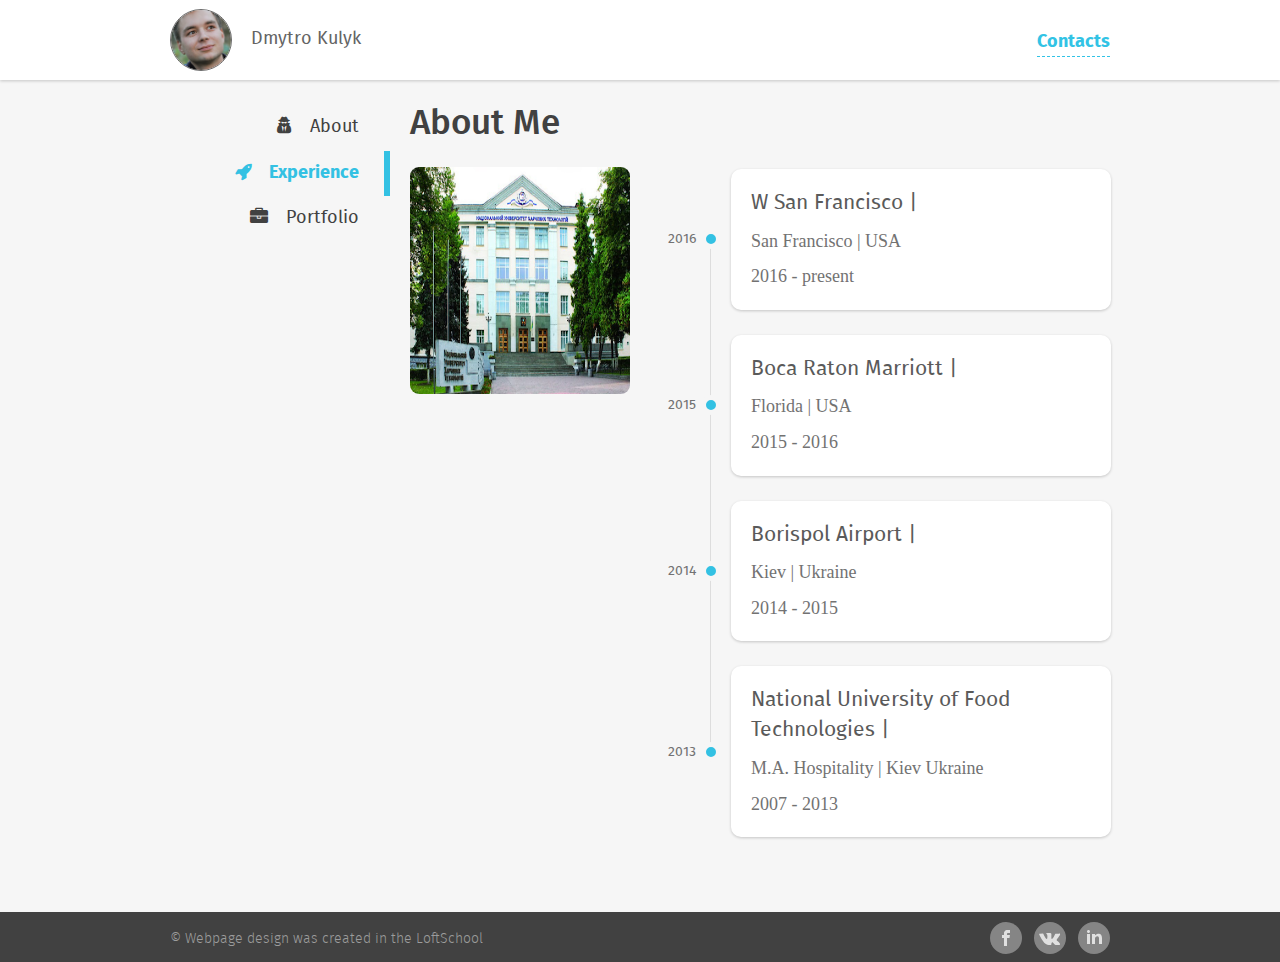
==== commit b3b115f6: "svg icons" ====
--- a/experience.html
+++ b/experience.html
@@ -33,6 +33,30 @@
               <span class="contact_icon-span">
                 <i class="fa fa-phone fa-2x contact_icon" aria-hidden="true"></i>
               </span>
+              <div class="dropdown_contacts">
+                <div class="triangle"></div>
+               <ul class="dropdown_menu">
+                 <li class="dropdown_menu-item"> 
+                   <a href="mailto:dmytrokulyk@yahoo.com" class="dropdown_menu-link"> 
+                    <i class="fa fa-envelope dropdown_menu-icon" aria-hidden="true"></i>
+                    <span>dmytrokulyk@yahoo.com</span>
+                    </a>
+                 </li>
+                 <li class="dropdown_menu-item">
+                  <a href="tel:15612894698" class="dropdown_menu-link">
+                   <i class="fa fa-phone dropdown_menu-icon" aria-hidden="true"></i>
+                   <span>+1 561 289 4698</span>
+                  </a>
+                 </li>
+                 <li class="dropdown_menu-item">
+                 <a href="callto:fanat875" class="dropdown_menu-link">
+                  <i class="fa fa-skype dropdown_menu-icon" aria-hidden="true"></i>
+                   <span>fanat875</span>
+                  </a> 
+                 </li>
+               </ul>
+
+              </div>
             </div>
           </div>  
       </div>  
@@ -69,12 +93,6 @@
                   <span class="menu-title">Portfolio</span>
                 </a>
               </li>
-              <!-- <li class="menu_item">
-                <a href="greeting.html" class="menu_link">
-                  <span class="menu_icon"></span>
-                  <span class="menu-title">Greeting</span>
-                </a>
-              </li> -->
             </ul>
           </nav>  
         </aside>
@@ -171,36 +189,74 @@
  </div>
 </div>
 <!-- ========= Footer of the page =========== -->
-
-<footer class="footer">
-
-    <div class="container clearfix">
-          <div class="footer_left">      
-             <div class="copyright">
-              &copy; Webpage design was created in the LoftSchool 
-             </div>
-          </div> 
-         <div class="footer_right">
-            <ul class="socials">
-                <li class="social_item">
-                  <a href="#" class="social_link social_link_vk"target="_blank"></a>
-                </li>
-                <li class="social_item">
-                  <a href="#" class="social_link social_link_fb"target="_blank"></a>
-                </li>
-                <li class="social_item">
-                  <a href="#" class="social_link social_link_li"target="_blank"></a>
-                </li>   
-            </ul>
-         </div>
-    </div>         
-            
- </footer>
-
-
-
-
-		
+ <footer class="footer"> 
+  <div class="container clearfix">
+    <div class="footer_left">      
+      <div class="copyright">
+        &copy; Webpage design was created in the LoftSchool 
+      </div>
+    </div> 
+    <div class="footer_right">
+      <ul class="socials">
+        <li class="social_item">
+          <a href="https://www.facebook.com/kulik.dmitro" class="ico_link" target="_blank">
+            <svg class="icon-fb"  viewBox="0 0 291.319 291.319">
+               <use xlink:href="#fb"/>
+            </svg>
+          </a>
+        </li>
+        <li class="social_item">
+          <a href="https://vk.com/id8248495" class="ico_link" target="_blank">
+            <svg class="icon-vkon"  viewBox="0 0 112.196 112.196">
+              <use xlink:href="#vk"/>
+            </svg>             
+          </a>
+        </li>
+        <li class="social_item">
+          <a href="https://www.linkedin.com/in/dmytro-kulyk-b1175311b" class="icon_link" target="_blank">
+            <svg class="icon-in"  viewBox="0 0 291.319 291.319">
+              <use xlink:href="#in"/>
+            </svg>             
+          </a>  
+        </li>   
+      </ul>
+    </div>  
+  </div>             
+</footer>
+<!-- =======SVG Icons====== -->
+<svg style="display: none;">
+     <g id="fb">
+            <path d="M145.659,0c80.45,0,145.66,65.219,145.66,145.66c0,80.45-65.21,145.659-145.66,145.659
+              S0,226.109,0,145.66C0,65.219,65.21,0,145.659,0z"/>
+            <path style="fill:#FFFFFF;" d="M163.394,100.277h18.772v-27.73h-22.067v0.1c-26.738,0.947-32.218,15.977-32.701,31.763h-0.055
+              v13.847h-18.207v27.156h18.207v72.793h27.439v-72.793h22.477l4.342-27.156h-26.81v-8.366
+              C154.791,104.556,158.341,100.277,163.394,100.277z"/>
+     </g>
+    <g id="vk">
+        <g>
+          <circle id="XMLID_11_" cx="56.098" cy="56.098" r="56.098"/>
+        </g>
+           <path style="fill:#FFFFFF;" d="M53.979,80.702h4.403c0,0,1.33-0.146,2.009-0.878
+            c0.625-0.672,0.605-1.934,0.605-1.934s-0.086-5.908,2.656-6.778c2.703-0.857,6.174,5.71,9.853,8.235
+            c2.782,1.911,4.896,1.492,4.896,1.492l9.837-0.137c0,0,5.146-0.317,2.706-4.363c-0.2-0.331-1.421-2.993-7.314-8.463
+            c-6.168-5.725-5.342-4.799,2.088-14.702c4.525-6.031,6.334-9.713,5.769-11.29c-0.539-1.502-3.867-1.105-3.867-1.105l-11.076,0.069
+            c0,0-0.821-0.112-1.43,0.252c-0.595,0.357-0.978,1.189-0.978,1.189s-1.753,4.667-4.091,8.636c-4.932,8.375-6.904,8.817-7.71,8.297
+            c-1.875-1.212-1.407-4.869-1.407-7.467c0-8.116,1.231-11.5-2.397-12.376c-1.204-0.291-2.09-0.483-5.169-0.514
+            c-3.952-0.041-7.297,0.012-9.191,0.94c-1.26,0.617-2.232,1.992-1.64,2.071c0.732,0.098,2.39,0.447,3.269,1.644
+            c1.135,1.544,1.095,5.012,1.095,5.012s0.652,9.554-1.523,10.741c-1.493,0.814-3.541-0.848-7.938-8.446
+            c-2.253-3.892-3.954-8.194-3.954-8.194s-0.328-0.804-0.913-1.234c-0.71-0.521-1.702-0.687-1.702-0.687l-10.525,0.069
+            c0,0-1.58,0.044-2.16,0.731c-0.516,0.611-0.041,1.875-0.041,1.875s8.24,19.278,17.57,28.993
+            C44.264,81.287,53.979,80.702,53.979,80.702L53.979,80.702z"/> 
+      </g>
+      <g id="in">
+          <path d="M145.659,0c80.45,0,145.66,65.219,145.66,145.66s-65.21,145.659-145.66,145.659S0,226.1,0,145.66
+            S65.21,0,145.659,0z"/>
+          <path style="fill:#FFFFFF;" d="M82.079,200.136h27.275v-90.91H82.079V200.136z M188.338,106.077
+          c-13.237,0-25.081,4.834-33.483,15.504v-12.654H127.48v91.21h27.375v-49.324c0-10.424,9.55-20.593,21.512-20.593
+          s14.912,10.169,14.912,20.338v49.57h27.275v-51.6C218.553,112.686,201.584,106.077,188.338,106.077z M95.589,100.141
+          c7.538,0,13.656-6.118,13.656-13.656S103.127,72.83,95.589,72.83s-13.656,6.118-13.656,13.656S88.051,100.141,95.589,100.141z"/>
+      </g>
+</svg>
 
 </body>
 </html>--- a/css/main.css
+++ b/css/main.css
@@ -2810,6 +2810,90 @@
 .about_download {
   text-align: right; }
 
+.dropdown_contacts {
+  min-width: 190px;
+  border: 1px solid #dedede;
+  border-radius: 10px;
+  position: absolute;
+  top: 42px;
+  left: 50%;
+  -webkit-transform: translateX(-50%);
+  -ms-transform: translateX(-50%);
+  transform: translateX(-50%);
+  background: #fff;
+  display: none;
+  z-index: 1000;
+  -webkit-animation: dropDown .5s;
+  animation: dropDown .5s; }
+  .dropdown_contacts:before {
+    content: "";
+    display: block;
+    height: 15px;
+    left: 0;
+    right: 0;
+    top: -16px;
+    position: absolute; }
+
+@-webkit-keyframes dropDown {
+  0% {
+    opacity: 0; }
+  100% {
+    opacity: 1; } }
+
+@keyframes dropDown {
+  0% {
+    opacity: 0; }
+  100% {
+    opacity: 1; } }
+
+.triangle {
+  border-top: 0px solid transparent;
+  border-right: 15px solid transparent;
+  border-bottom: 15px solid #dedede;
+  border-left: 15px solid transparent;
+  width: 0;
+  height: 0;
+  bottom: 100%;
+  position: absolute;
+  left: 50%;
+  margin-left: -15px; }
+  .triangle:before {
+    content: "";
+    display: block;
+    border-top: 0px solid transparent;
+    border-right: 15px solid transparent;
+    border-bottom: 15px solid #fff;
+    border-left: 15px solid transparent;
+    width: 0;
+    height: 0;
+    position: absolute;
+    left: -15px;
+    bottom: -16px; }
+
+.dropdown_menu-item {
+  font-size: 18px;
+  padding: 10px;
+  border-bottom: 1px solid #dedede;
+  overflow: hidden;
+  border-left: 3px solid transparent;
+  padding-left: 4px; }
+  .dropdown_menu-item:last-child {
+    border-bottom: 1px solid transparent; }
+  .dropdown_menu-item:hover {
+    border-left: 3px solid #33c1e3; }
+
+.dropdown_menu-link {
+  white-space: nowrap;
+  text-align: left;
+  display: block;
+  text-decoration: none;
+  color: #414141;
+  font-size: 18px;
+  font-weight: 300; }
+
+.dropdown_menu-icon {
+  color: #33c1e3; }
+
 .sidebar, .page-content {
   float: left; }
 
@@ -2863,7 +2947,6 @@
   width: 227px;
   height: 227px;
   max-width: 100%;
-  -webkit-transition: all .5s ease;
   transition: all .5s ease; }
 
 .about-me_university-photo:hover .university_photo {
@@ -3046,7 +3129,7 @@
 .social_item {
   display: inline-block;
   vertical-align: middle;
-  margin-left: 6px; }
+  margin-left: 7px; }
 
 .social_link {
   width: 32px;
@@ -3054,27 +3137,26 @@
   display: block;
   background: no-repeat center center; }
 
-.social_link_vk {
-  background-image: url("../img/icons/vk.png"); }
-
-.social_link_vk:hover {
-  background-image: url("../img/icons/vk_hv.png"); }
-
-.social_link_fb {
-  background-image: url("../img/icons/fb.png"); }
-
-.social_link_fb:hover {
-  background-image: url("../img/icons/fb_hv.png"); }
-
-.social_link_li {
-  background-image: url("../img/icons/tw.png"); }
-
-.social_link_li:hover {
-  background-image: url("../img/icons/tw_hv.png"); }
-
-/* ==================
-           Media Queries
-            ================== */
+.icon-fb, .icon-vkon, .icon-in {
+  line-height: 2rem;
+  display: inline-block;
+  width: 2rem;
+  height: 2rem;
+  vertical-align: middle;
+  fill: #9c9c9c;
+  fill-opacity: .75; }
+  .icon-fb:hover, .icon-vkon:hover, .icon-in:hover {
+    fill-opacity: 1; }
+
+.icon-fb:hover {
+  fill: #4463a6; }
+
+.icon-vkon:hover {
+  fill: #5d99c3; }
+
+.icon-in:hover {
+  fill: #007bb5; }
+
 html, body {
   height: 100%;
   margin: 0;
@@ -3224,7 +3306,12 @@
 
 /*====Right Side===== */
 .contacts_div {
-  display: inline-block; }
+  display: inline-block;
+  position: relative; }
+  .contacts_div:hover .dropdown_contacts {
+    display: inline-block; }
+  .contacts_div:hover .contacts {
+    color: #e85f61; }
 
 .contacts {
   color: #32c3e5;
@@ -3275,9 +3362,7 @@
   margin-bottom: 17px;
   display: inline-block;
   vertical-align: top;
-  margin-top: 3px; }
-
-.portfolio_item {
+  margin-top: 3px;
   -webkit-animation: fall_in 1s;
   animation: fall_in 1s;
   -webkit-animation-fill-mode: both;
@@ -3342,8 +3427,14 @@
   height: 180px;
   background-position: center center;
   background-repeat: no-repeat;
-  background-size: cover;
-  position: relative; }
+  background-size: 100% 100%;
+  position: relative;
+  transition: .3s ease-in-out; }
+
+.portfolio_pic:hover {
+  -webkit-transform: scale(1.06);
+  -ms-transform: scale(1.06);
+  transform: scale(1.06); }
 
 .portfolio_pic-img {
   position: absolute;
@@ -3388,6 +3479,10 @@
     padding-bottom: 30px; }
   .container {
     max-width: 730px; }
+  .dropdown_contacts {
+    left: -40%; }
+  .triangle {
+    left: 75%; }
   .sidebar, .page-content {
     float: none;
     width: 100%;
@@ -3485,6 +3580,10 @@
     40%, 60% {
       -webkit-transform: translate3d(4px, 0, 0);
       transform: translate3d(4px, 0, 0); } }
+  .dropdown_contacts {
+    left: -260%; }
+  .triangle {
+    left: 90%; }
   .menu_item {
     margin-right: 30px; }
   .sidebar {
@@ -3567,6 +3666,8 @@
     font-size: 20px; }
   .contact_icon {
     margin-left: 25px; }
+  .dropdown_contacts {
+    left: -100%; }
   .user_name {
     max-width: 150px;
     font-size: 14px;
@@ -3589,7 +3690,8 @@
     width: 100%; }
   .about_img {
     height: 140px;
-    width: 140px; }
+    width: 140px;
+    margin: 0; }
   .about_text {
     width: 98%;
     height: 100%; }
@@ -3613,8 +3715,10 @@
     margin-left: 0; }
   .portfolio_item {
     display: block;
-    min-width: 99%;
-    margin-left: 0;
+    max-width: 300px;
+    min-width: 300px;
+    min-height: 345px;
+    margin: 0 auto;
     margin-bottom: 22px; }
   .portfolio_pic {
     height: 234px; }
@@ -3627,6 +3731,8 @@
     margin-bottom: 10px; }
   .portfolio_type {
     font-size: 16px; }
+  .btn {
+    margin-left: 0; }
   .footer {
     height: 110px; }
   .footer_left {
